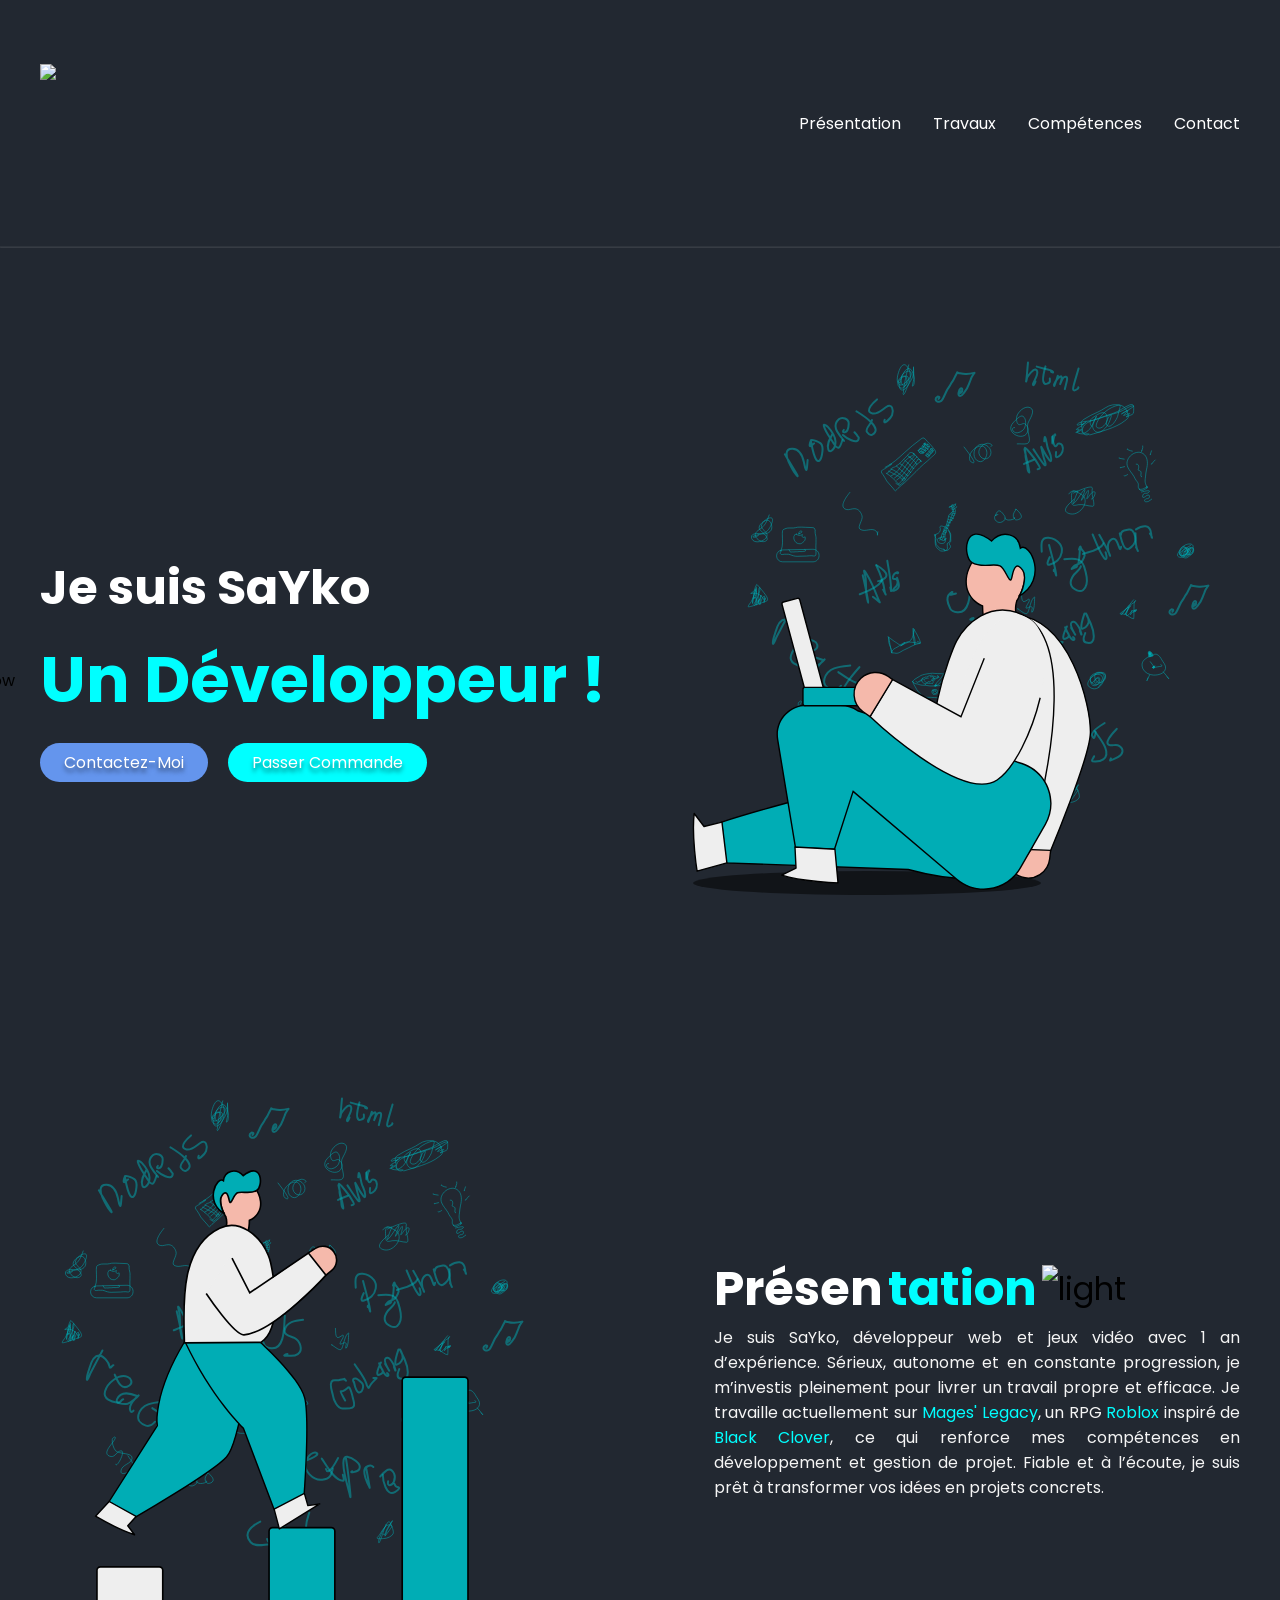
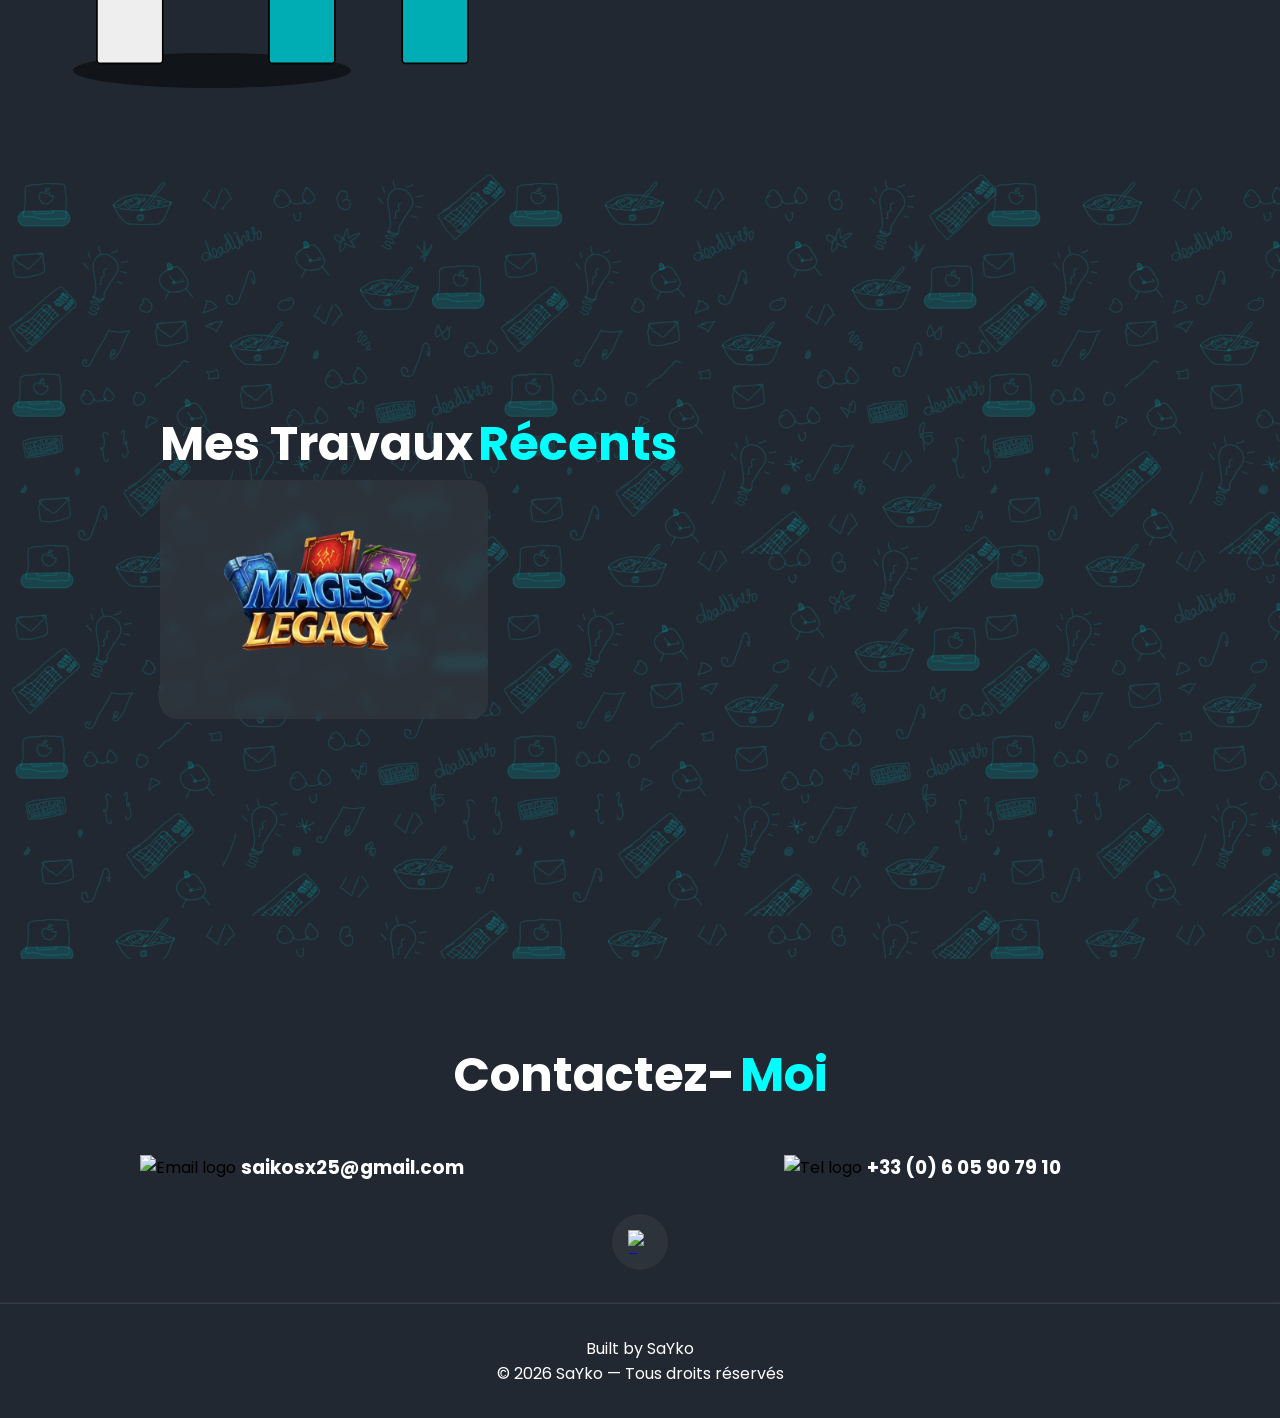
==== index.html @ ecd24d82 "Add files via upload" ====
<!DOCTYPE html>
    <html>
        <head>
            <title>SaYko | Portfolio</title>
            <meta charset="utf-8">
            <meta name="viewport" content="width=device-width, initial-scale=1.0, maximum-scale=5.0, user-scalable=yes">
            <link rel="stylesheet" href="styles.css" />
            <link rel="icon" type="image/png" href="Assets/img/SK logo.png">
        </head>

        <body>
            <div class="Container">
                <header>
                    <img class="WSLogo" src="Assets/img/SaYko's PP.png">
                    <!-- Navigateur -->
                    <nav class="navig">
                        <ul>
                            <li><a href="#aboutMe">Présentation</a></li>
                            <li><a href="#MesTravaux">Travaux</a></li>
                            <li><a href="Compétences.html">Compétences</a></li>
                            <li><a href="#ContactezMoi">Contact</a></li>
                            <!-- <li><a href="FAQ.html">FAQ</a></li> -->
                        </ul>
                    </nav>
                </header>

                <hr/>
                <!-- Section Principale -->
                <section class="hero">
                    <img class="arrow" src="Assets/svg/arrow.svg" alt="arrow"/>
                    <div class="heroSub">
                        <h1 class="name">Je suis SaYko</h1>
                        <h1 class="title">Un Développeur !</h1>
                        <div>
                            <a class="ContactBT" href="#ContactezMoi">Contactez-Moi</a>
                            <a class="ComandBT" href="Commandes.html" target="_blank">Passer Commande</a>
                        </div>
                    </div>
                    <img class="heroImg" src="Assets/svg/Hero.svg" alt="hero image" />
                </section>
                <!-- Section Présentation -->
                <section class="aboutMe" id="aboutMe">
                    <img src="Assets/svg/AboutMe.svg" alt="about me" class="aboutMeImg">
                    <div class="textContainer">
                        <div class="textTitle">
                            <h1 class="aboutName">Présen</h1>
                            <h1 class="aboutTitle">tation</h1>
                            <img src="Assets/svg/lightbulb.svg" alt="light" class="light">
                        </div>
                        <p class="aboutMePar">
                        Je suis SaYko, développeur web et jeux vidéo avec 1 an d’expérience. Sérieux, autonome et en constante progression, je m’investis pleinement pour livrer un travail propre et efficace. Je travaille actuellement sur <a class="pLink" href="Travaux/Mages Legacy.html" target="_blank">Mages' Legacy</a>, un RPG <a class="pLink" href="https://en.wikipedia.org/wiki/Roblox_Corporation" target="_blank">Roblox</a> inspiré de <a class="pLink" href="https://en.wikipedia.org/wiki/Black_Clover" target="_blank">Black Clover</a>, ce qui renforce mes compétences en développement et gestion de projet. Fiable et à l’écoute, je suis prêt à transformer vos idées en projets concrets.
                        </p>
                    </div>
                </section>

                <!-- Section Travaux -->
                <section class="works" id="MesTravaux">
                    <div class="worksContainer">
                        <div class="projectTitle">
                            <h1 class="aboutName">Mes Travaux</h1>
                            <h1 class="aboutTitle"> Récents</h1>
                        </div>
                        <ul>
                            <!-- <li> pour ajouter du contenu -->
                            <li>
                                <a href="Travaux/Mages Legacy.html" target="_blank"> <img src="Assets/img/Mages' Legacy.png" alt="Loading..."> </a>
                            </li>

                        </ul>
                    </div>
                </section>

                <!-- Section Contact -->
                <section class="contactContainer" id="ContactezMoi">
                    <div class="contactTitle">
                        <h1 class="aboutName">Contactez-</h1>
                        <h1 class="aboutTitle">Moi</h1>
                    </div>

                    <div class="contact">
                        <div class="MailetTel">
                            <img src="Assets/svg/Email.svg" alt="Email logo">
                            <a href="mailto:saikosx25@gmail.com" target="_blank">
                                <h3 class="MailTo">saikosx25@gmail.com</h3>
                            </a>
                        </div>
                        <div class="MailetTel">
                            <img src="Assets/svg/phone.svg" alt="Tel logo">
                            <h3>+33 (0) 6 05 90 79 10</h3>
                        </div>
                    </div>

                    <div class="socialMedia">
                        <a href="https://x.com/SaYkoDev" target="_blank">
                            <img src="Assets/svg/twitter.svg" alt="Twitter/X link">
                        </a>
                    </div>
                </section>

                <hr>
                <footer>
                    <p>Built by SaYko</p>
                    <p>© 2026 SaYko — Tous droits réservés</p>
                </footer>

            </div> 
        </body>
</html>
---- styles.css ----
@import url("https://fonts.googleapis.com/css2?family=Poppins:wght@700&display=swap");

/* ======================================================= MAIN ======================================================== */

/* Reset All Tags Params */
*{
    margin: 0;
    padding: 0;
    box-sizing: border-box;
    scroll-behavior: smooth;
    font-family: "Poppins", serif;
}

body{background-color: #222831;}

header{
   display: flex;
   justify-content: space-between;
   align-items: center;
   margin: 2rem auto;
   max-width: 1200px; 
}

.HeaderTitle{
    color: white;
    font-size:xx-large;
}

.navig ul{
    display: flex;
    list-style-type: none;
    gap: 2rem;
}

.navig a{
    text-decoration: none;
    color: white;
}

.navig a:hover{
    color: aqua;
    text-decoration: underline;
}

.WSLogo{
    height: 150px;
    width: auto;
    margin-top: 2rem;
    color: aqua;
}

hr{opacity: 10%;}

.hero{
    display: flex;
    justify-content: space-between;
    align-items: center;
    margin: 5rem auto;
    max-width: 1200px;
}

.arrow{
    position: absolute;
    transform: translateX(-5.5rem) translateY(1.5rem);
}

.heroSub{
    display: flex;
    flex-direction: column;
    gap: 0.5rem;
}

.name{
    font-size: 3rem;
    color: white;
}

.title{
    font-size: 4rem;
    color: aqua;
}

.ContactBT{
    background-color: cornflowerblue;
    color: white;
    border-radius: 24px;
    text-decoration: none;
    padding: 0.5rem 1.5rem;
    text-shadow: 0px 4px 4px rgba(0, 0, 0, 0.5);
    position: relative;
    top: 15px;
}

.ComandBT {
    background-color: aqua;
    color: white;
    border-radius: 24px;
    text-decoration: none;
    padding: 0.5rem 1.5rem;
    text-shadow: 0px 4px 4px rgba(0, 0, 0, 0.5);
    position: relative;
    top: 15px;
    left: 1rem;
}

.ContactBT:hover{
    background-color: azure;
    color: aqua;
    text-shadow: none;
}

.ComandBT:hover{
    background-color: azure;
    color: cornflowerblue;
    text-shadow: none;
}

.aboutMe{
    display: flex;
    justify-content: space-between;
    align-items: center;
    margin: 5rem auto;
    max-width: 1200px;
    gap: 10rem;
}

.textContainer{
    display: flex;
    flex-direction: column;
}

.textTitle{
    display: flex;
    align-items: center;
    gap: 5px;
    font-size: 2rem;
}

.aboutName{ color: white;}
.aboutTitle{color: aqua;}
.aboutMePar{
    text-align: justify;
    color: whitesmoke;
}

.pLink{
    text-decoration: none;
    color: aqua;
}
.pLink:hover{
    text-decoration: underline;
    color: wheat;
}

.works{
    background-image: url(Assets/svg/background.svg);
    padding: 10rem 10rem;
    margin: 5rem 0rem;
}

.worksContainer{
    display: flex;
    flex-direction: column;
    justify-content: space-around;
    align-items: left;
    margin: 5rem auto;
    max-width: 1200px;
}

.projectTitle{
    display: flex;
    align-items: center;
    justify-content: left;
    gap: 5px;
    font-size: 2rem;
}

.works ul{
    display: flex;
    flex-wrap: wrap;
    gap: 15px;
    list-style-type: none;
    align-items: center;
    justify-content: space-between;
}

.works li{
    border-radius: 16px;
    background-color: rgba(57, 62, 70, 0.5);
    backdrop-filter: blur(4px);
    padding: 1rem 4rem;
}

.works li img{
    width: 200px;
    height: 200px;
    object-fit: contain;
    transition: transform 0.2s;
}

.works li :hover {
    transform: scale(1.35);
}

.contactContainer{
    display: flex;
    flex-direction: column;
    align-items: center;
    justify-content: space-around;
    gap: 2rem;
    margin: 2rem auto;
    max-width: 1200px;
}

.contactTitle{
    display: flex;
    align-items: center;
    justify-content: center;
    gap: 5px;
    margin-bottom: 10px;
    font-size: 2rem;
}

.contact{
    display: flex;
    align-items: center;
    justify-content: center;
    margin-right: 5rem;
    gap: 20rem;
}

.contact h3, .contact a {
    color: white;
    text-decoration: none;
}

.MailetTel{
    display: flex;
    align-items: center;
    justify-content: center;
    gap: 5px;
}

.MailTo:hover{
    color: aqua;
    text-decoration: underline;
}

.socialMedia{
     display: flex;
    align-items: center;
    justify-content: center;
    gap: 3rem;
}
.socialMedia a{
     display: flex;
    align-items: center;
    justify-content: center;
    border-radius: 50px; /*Arrondir l'îcone*/
    background-color: rgba(57, 62, 70, 0.5);
    backdrop-filter: blur(4px);
    padding: 1rem;
}
.socialMedia img{
    width: 24px;
    height: 24px;
}

footer{
    color: white;
    padding: 2rem;
    text-align: center;
}

/* Dimentions Tel */
@media (max-width: 1023px) {
  header {
    margin-left: 1rem;
    margin-right: 1rem;
  }
  .hero {
    flex-direction: column;
    align-items: center;
    gap: 2rem;
  }
  .heroImg {
    width: 400px;
  }
  .name,
  .title {
    font-size: 2rem;
  }
  .arrow {
    display: none;
  }
  .aboutMe {
    flex-direction: column-reverse;
    align-items: center;
    gap: 2rem;
  }
  .textContainer {
    align-items: center;
    margin: 0rem 5rem;
    gap: 1rem;
  }
  .aboutName,
  .aboutTitle {
    font-size: 2rem;
  }
  .light {
    width: 60px;
  }
  .aboutMeImg {
    width: 400px;
  }
  .works {
    padding: 0;
  }
  .worksContainer {
    padding: 5rem 0rem;
    gap: 3rem;
  }
  .projectTitle {
    margin-left: 1rem;
  }
  .works ul {
    flex-direction: column;
    gap: 1rem;
  }
  .contactContainer {
    margin: 10rem 5rem;
    gap: 2rem;
  }
  .contact {
    flex-direction: column;
    gap: 1rem;
    margin-right: 0;
  }
}

/* ======================================================= COMMANDES ======================================================== */

.CMDStatusClosed {
    background-color: red;
    color: white;
    border-radius: 24px;
    text-decoration: none;
    padding: 0.5rem 1.5rem;
    text-shadow: 0px 4px 4px rgba(0, 0, 0, 0.5);
    position: relative;
    top: 15px;
}

.CMDStatusOppened {
    background-color: lawngreen;
    color: white;
    border-radius: 24px;
    text-decoration: none;
    padding: 0.5rem 1.5rem;
    text-shadow: 0px 4px 4px rgba(0, 0, 0, 0.5);
    position: relative;
    top: 15px;
}

.CMDStatusOppened:hover {
    background-color: whitesmoke;
    color: lawngreen;
}

/* ======================================================= COMPETENCES ======================================================== */
.CPsub{
    display: flex;
    flex-direction: column;
    gap: 0.5rem;
    margin-left: 18rem;
}

.CPSubTitle1{
    font-size: 3rem;
    color: whitesmoke;
    text-align: center;
}

.CPSubTitle2{
    font-size: 3rem;
    color: whitesmoke;
    text-align: center;
    margin-left: 3em;
}

.CPLangDiv{
    display: flex;
    flex-direction: row;
    gap: 0.5rem;
    margin-left: 18rem;
}

.CPLangImage{
    width: 14rem;
    height: 10rem;
    object-fit: contain;
    transition: transform 0.2s;
}

.CPLangLink :hover {
    transform: scale(1.35);
}


/* ======================================================= PROJETS ======================================================== */

.StatusProj{
    margin-top: 5rem;
    color: whitesmoke;
    text-align: justify;
    margin-bottom: .8rem;
}

.ProjectDescriptionTitle {
    color: whitesmoke;
    text-align: justify;
    margin-bottom: .8rem;
}

.ProjectDescriptionPar {
    color: whitesmoke;
    text-align: justify;
}
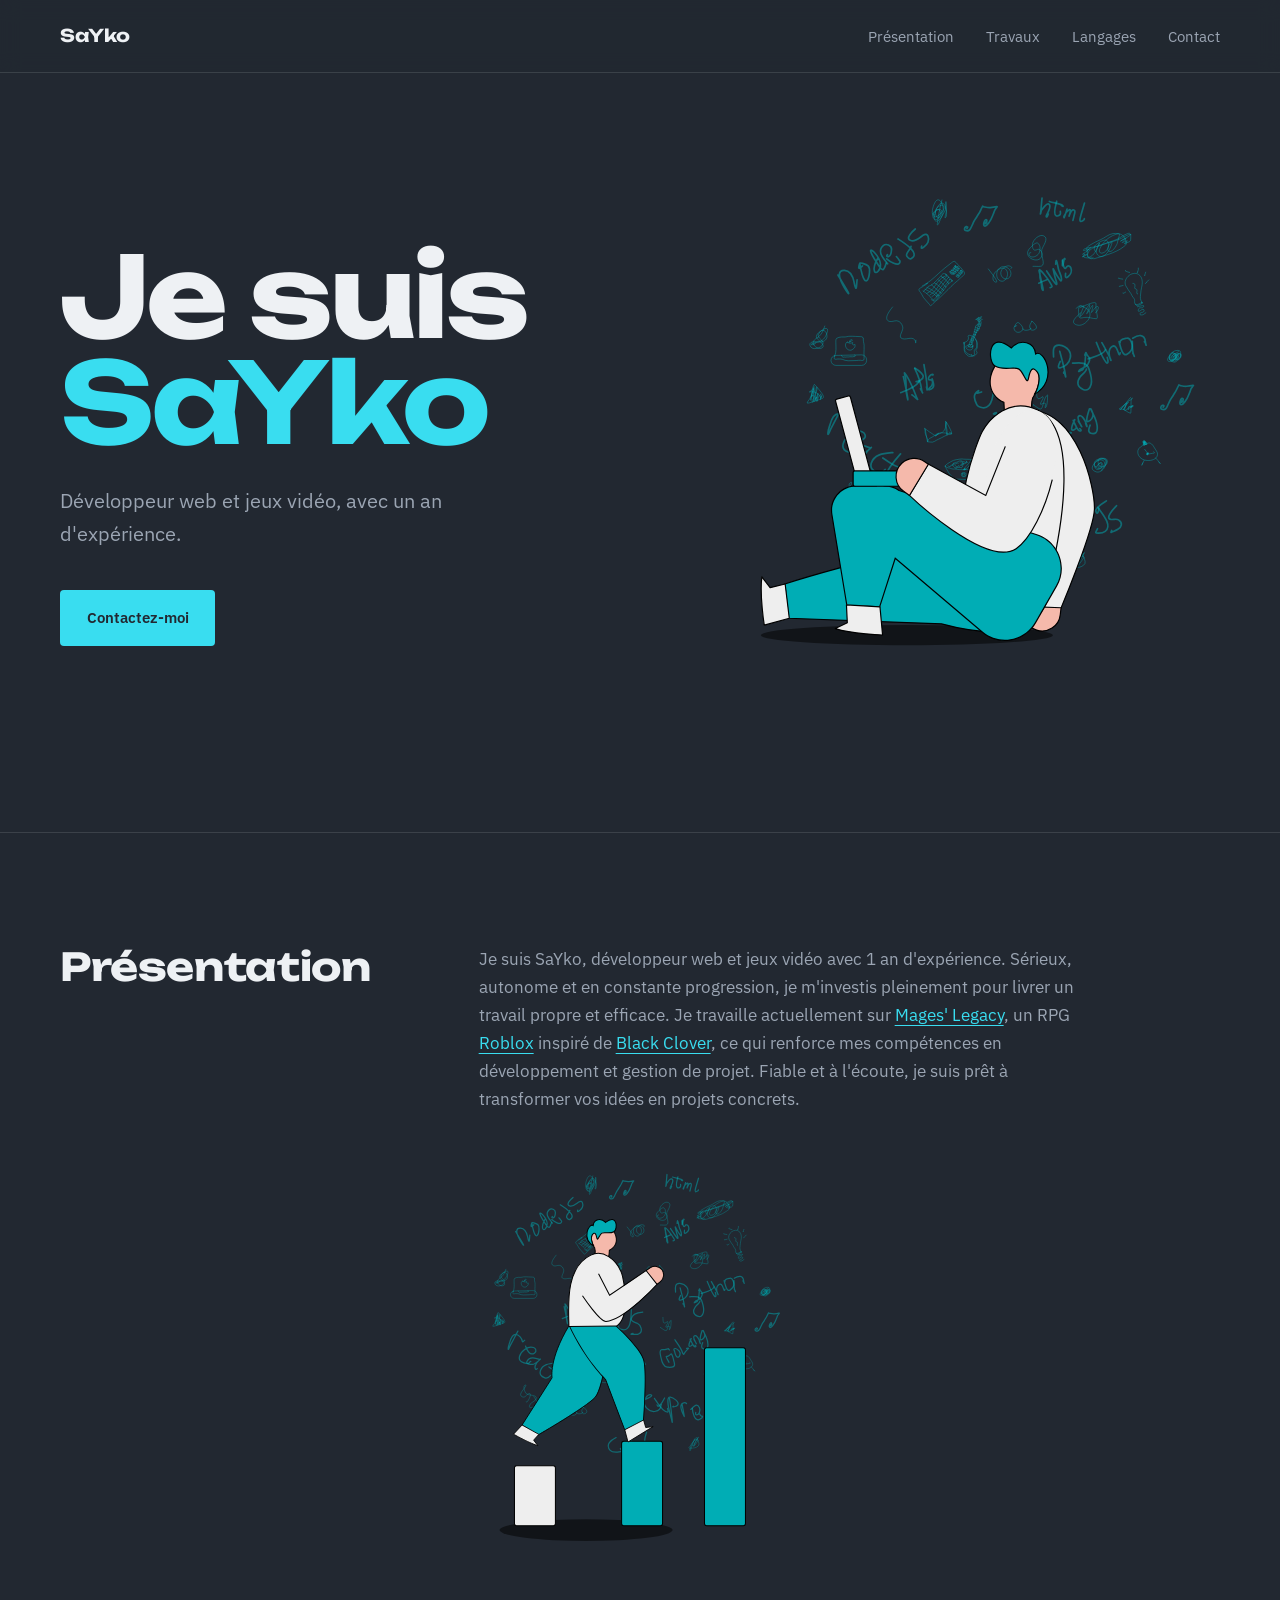
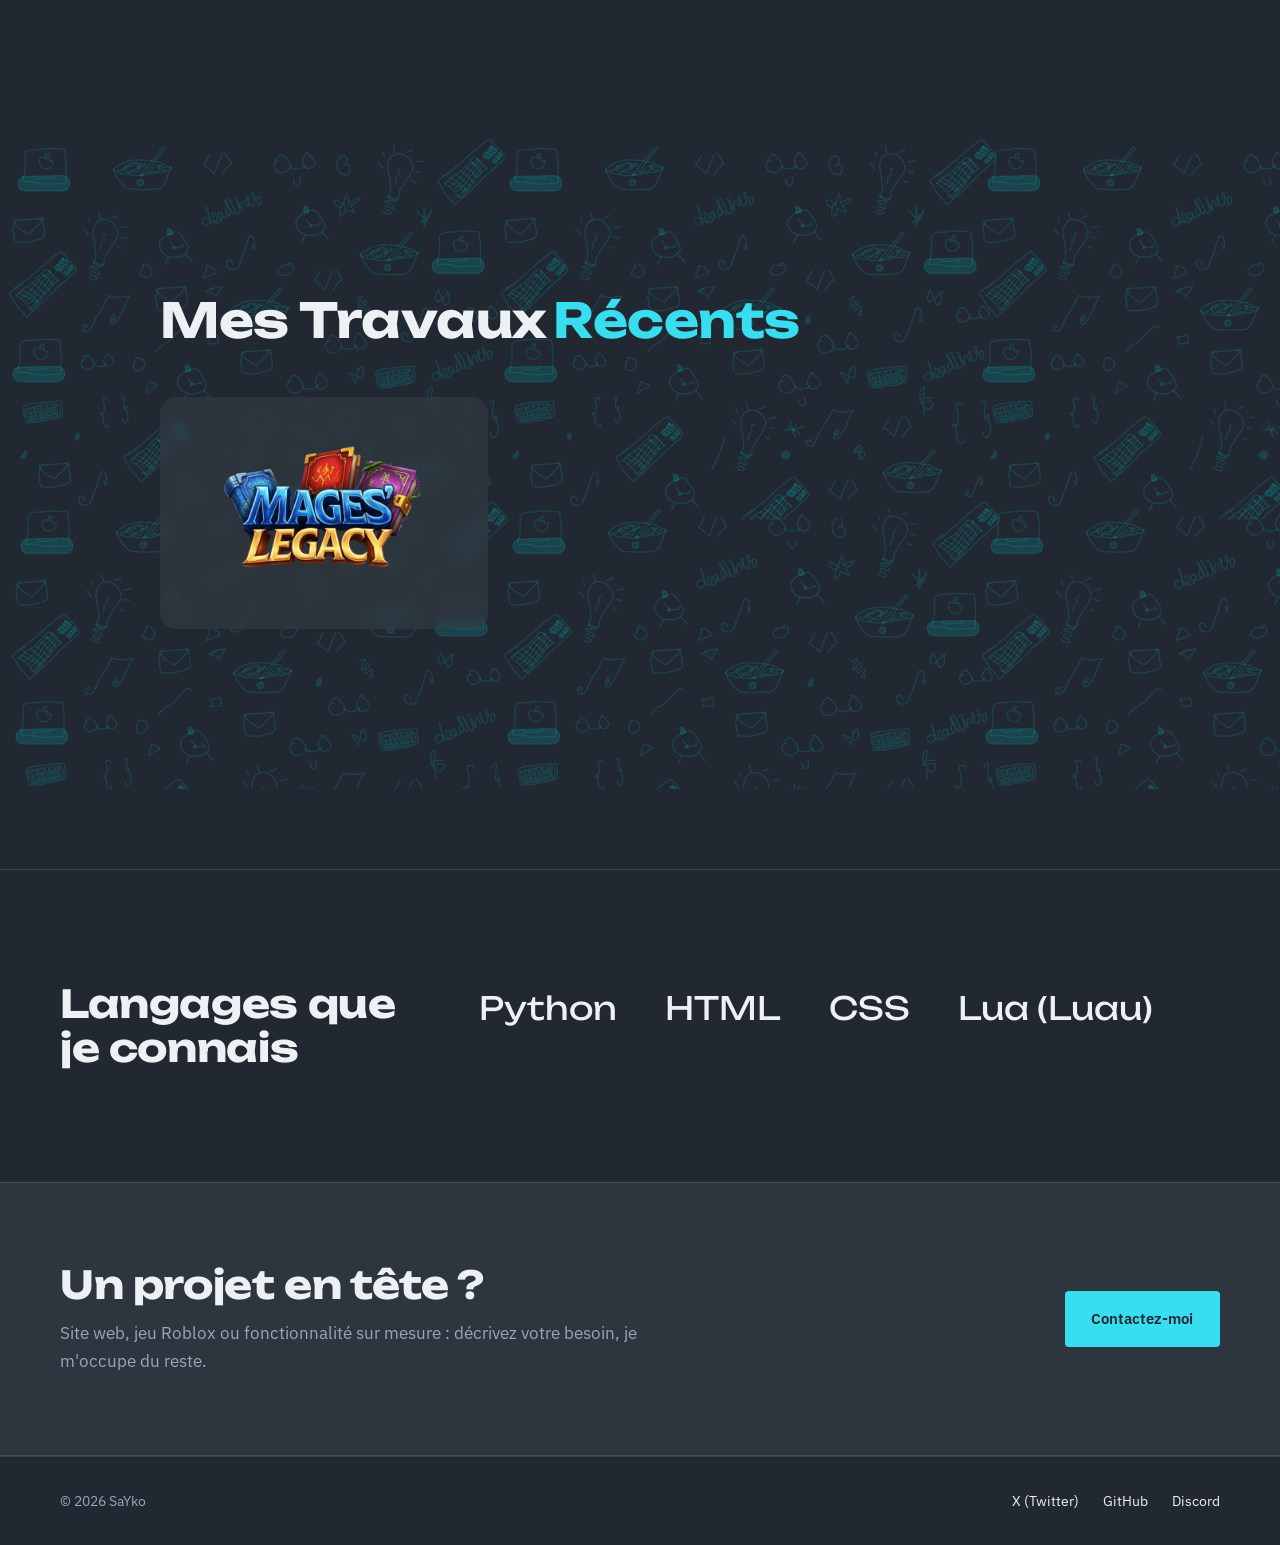
==== commit 1455fed7: "Portfolio V2" ====
--- a/index.html
+++ b/index.html
@@ -1,108 +1,146 @@
 <!DOCTYPE html>
-    <html>
-        <head>
-            <title>SaYko | Portfolio</title>
-            <meta charset="utf-8">
-            <meta name="viewport" content="width=device-width, initial-scale=1.0, maximum-scale=5.0, user-scalable=yes">
-            <link rel="stylesheet" href="styles.css" />
-            <link rel="icon" type="image/png" href="Assets/img/SK logo.png">
-        </head>
+<html lang="fr">
+<head>
+  <meta charset="utf-8">
+  <meta name="viewport" content="width=device-width, initial-scale=1.0">
+  <title>SaYko | Portfolio</title>
+  <link rel="icon" type="image/png" href="Assets/img/SK logo.png">
+  <link rel="preconnect" href="https://fonts.googleapis.com">
+  <link rel="preconnect" href="https://fonts.gstatic.com" crossorigin>
+  <link href="https://fonts.googleapis.com/css2?family=IBM+Plex+Sans:wght@400;500;600&family=Unbounded:wght@500;700&display=swap" rel="stylesheet">
+  <link rel="stylesheet" href="styles.css">
+</head>
+<body>
 
-        <body>
-            <div class="Container">
-                <header>
-                    <img class="WSLogo" src="Assets/img/SaYko's PP.png">
-                    <!-- Navigateur -->
-                    <nav class="navig">
-                        <ul>
-                            <li><a href="#aboutMe">Présentation</a></li>
-                            <li><a href="#MesTravaux">Travaux</a></li>
-                            <li><a href="Compétences.html">Compétences</a></li>
-                            <li><a href="#ContactezMoi">Contact</a></li>
-                            <!-- <li><a href="FAQ.html">FAQ</a></li> -->
-                        </ul>
-                    </nav>
-                </header>
+  <header class="site-header">
+    <div class="container nav-wrap">
+      <a class="brand" href="#accueil">SaYko</a>
 
-                <hr/>
-                <!-- Section Principale -->
-                <section class="hero">
-                    <img class="arrow" src="Assets/svg/arrow.svg" alt="arrow"/>
-                    <div class="heroSub">
-                        <h1 class="name">Je suis SaYko</h1>
-                        <h1 class="title">Un Développeur !</h1>
-                        <div>
-                            <a class="ContactBT" href="#ContactezMoi">Contactez-Moi</a>
-                            <a class="ComandBT" href="Commandes.html" target="_blank">Passer Commande</a>
-                        </div>
-                    </div>
-                    <img class="heroImg" src="Assets/svg/Hero.svg" alt="hero image" />
-                </section>
-                <!-- Section Présentation -->
-                <section class="aboutMe" id="aboutMe">
-                    <img src="Assets/svg/AboutMe.svg" alt="about me" class="aboutMeImg">
-                    <div class="textContainer">
-                        <div class="textTitle">
-                            <h1 class="aboutName">Présen</h1>
-                            <h1 class="aboutTitle">tation</h1>
-                            <img src="Assets/svg/lightbulb.svg" alt="light" class="light">
-                        </div>
-                        <p class="aboutMePar">
-                        Je suis SaYko, développeur web et jeux vidéo avec 1 an d’expérience. Sérieux, autonome et en constante progression, je m’investis pleinement pour livrer un travail propre et efficace. Je travaille actuellement sur <a class="pLink" href="Travaux/Mages Legacy.html" target="_blank">Mages' Legacy</a>, un RPG <a class="pLink" href="https://en.wikipedia.org/wiki/Roblox_Corporation" target="_blank">Roblox</a> inspiré de <a class="pLink" href="https://en.wikipedia.org/wiki/Black_Clover" target="_blank">Black Clover</a>, ce qui renforce mes compétences en développement et gestion de projet. Fiable et à l’écoute, je suis prêt à transformer vos idées en projets concrets.
-                        </p>
-                    </div>
-                </section>
+      <button class="menu-toggle" type="button" aria-expanded="false" aria-controls="menu" aria-label="Ouvrir le menu">
+        <span></span>
+        <span></span>
+        <span></span>
+      </button>
 
-                <!-- Section Travaux -->
-                <section class="works" id="MesTravaux">
-                    <div class="worksContainer">
-                        <div class="projectTitle">
-                            <h1 class="aboutName">Mes Travaux</h1>
-                            <h1 class="aboutTitle"> Récents</h1>
-                        </div>
-                        <ul>
-                            <!-- <li> pour ajouter du contenu -->
-                            <li>
-                                <a href="Travaux/Mages Legacy.html" target="_blank"> <img src="Assets/img/Mages' Legacy.png" alt="Loading..."> </a>
-                            </li>
+      <nav class="navig" id="menu" aria-label="Navigation principale">
+        <ul>
+          <li><a href="#presentation">Présentation</a></li>
+          <li><a href="#travaux">Travaux</a></li>
+          <li><a href="#langages">Langages</a></li>
+          <li><a href="contact.html">Contact</a></li>
+        </ul>
+      </nav>
+    </div>
+  </header>
 
-                        </ul>
-                    </div>
-                </section>
+  <main>
 
-                <!-- Section Contact -->
-                <section class="contactContainer" id="ContactezMoi">
-                    <div class="contactTitle">
-                        <h1 class="aboutName">Contactez-</h1>
-                        <h1 class="aboutTitle">Moi</h1>
-                    </div>
+    <!-- Accueil -->
+    <section class="hero container" id="accueil">
+      <div>
+        <h1>Je suis<br><span class="name">SaYko</span></h1>
+        <p class="lead">Développeur web et jeux vidéo, avec un an d'expérience.</p>
+        <div class="actions">
+          <a class="btn btn-primary" href="contact.html">Contactez-moi</a>
+        </div>
+      </div>
+      <img class="hero-img" src="Assets/svg/Hero.svg" alt="Illustration de SaYko">
+    </section>
 
-                    <div class="contact">
-                        <div class="MailetTel">
-                            <img src="Assets/svg/Email.svg" alt="Email logo">
-                            <a href="mailto:saikosx25@gmail.com" target="_blank">
-                                <h3 class="MailTo">saikosx25@gmail.com</h3>
-                            </a>
-                        </div>
-                        <div class="MailetTel">
-                            <img src="Assets/svg/phone.svg" alt="Tel logo">
-                            <h3>+33 (0) 6 05 90 79 10</h3>
-                        </div>
-                    </div>
+    <!-- Présentation -->
+    <section class="section" id="presentation">
+      <div class="container split">
+        <h2>Présentation</h2>
+        <div>
+          <p class="body">Je suis SaYko, développeur web et jeux vidéo avec 1 an d'expérience. Sérieux, autonome et en constante progression, je m'investis pleinement pour livrer un travail propre et efficace. Je travaille actuellement sur <a href="https://www.roblox.com/games/107363146401193/Mages-Legacy" target="_blank" rel="noopener">Mages' Legacy</a>, un RPG <a href="https://en.wikipedia.org/wiki/Roblox_Corporation" target="_blank" rel="noopener">Roblox</a> inspiré de <a href="https://en.wikipedia.org/wiki/Black_Clover" target="_blank" rel="noopener">Black Clover</a>, ce qui renforce mes compétences en développement et gestion de projet. Fiable et à l'écoute, je suis prêt à transformer vos idées en projets concrets.</p>
+          <img class="about-img" src="Assets/svg/AboutMe.svg" alt="">
+        </div>
+      </div>
+    </section>
 
-                    <div class="socialMedia">
-                        <a href="https://x.com/SaYkoDev" target="_blank">
-                            <img src="Assets/svg/twitter.svg" alt="Twitter/X link">
-                        </a>
-                    </div>
-                </section>
+    <!-- Travaux -->
+    <section class="works" id="travaux">
+      <div class="worksContainer">
+        <div class="projectTitle">
+          <h2 class="aboutName">Mes Travaux</h2>
+          <h2 class="aboutTitle">Récents</h2>
+        </div>
+        <ul>
+          <li>
+            <a href="https://www.roblox.com/games/107363146401193/Mages-Legacy" target="_blank" rel="noopener">
+              <img src="Assets/img/Mages' Legacy.png" alt="Mages' Legacy">
+            </a>
+          </li>
+        </ul>
+      </div>
+    </section>
 
-                <hr>
-                <footer>
-                    <p>Built by SaYko</p>
-                    <p>© 2026 SaYko — Tous droits réservés</p>
-                </footer>
+    <!-- Langages -->
+    <section class="section" id="langages">
+      <div class="container split">
+        <h2>Langages que je connais</h2>
+        <div>
+          <ul class="langs">
+            <li>Python</li>
+            <li>HTML</li>
+            <li>CSS</li>
+            <li>Lua (Luau)</li>
+          </ul>
+        </div>
+      </div>
+    </section>
 
-            </div> 
-        </body>
-</html>
+    <section class="cta" id="contact">
+      <div class="container cta-inner">
+        <div>
+          <h2 id="cta-titre">Un projet en tête ?</h2>
+          <p class="body" id="cta-texte">Site web, jeu Roblox ou fonctionnalité sur mesure : décrivez votre besoin, je m'occupe du reste.</p>
+        </div>
+        <a class="btn btn-primary" href="contact.html">Contactez-moi</a>
+      </div>
+    </section>
+
+  </main>
+
+  <footer class="site-footer">
+    <div class="container footer-meta">
+      <p>© 2026 SaYko</p>
+      <ul class="socials">
+        <li><a href="https://x.com/SaYkoDev" target="_blank" rel="noopener">X (Twitter)</a></li>
+        <li><a href="https://github.com/SaYk0Dev" target="_blank" rel="noopener">GitHub</a></li>
+<li><a href="https://discord.com/users/1066790661820530728" target="_blank" rel="noopener">Discord</a></li>
+      </ul>
+    </div>
+  </footer>
+
+  <script>
+    const toggle = document.querySelector('.menu-toggle');
+    const menu = document.getElementById('menu');
+
+    function setMenu(open) {
+      menu.classList.toggle('is-open', open);
+      toggle.classList.toggle('is-open', open);
+      toggle.setAttribute('aria-expanded', String(open));
+      toggle.setAttribute('aria-label', open ? 'Fermer le menu' : 'Ouvrir le menu');
+    }
+
+    toggle.addEventListener('click', () => {
+      setMenu(!menu.classList.contains('is-open'));
+    });
+
+    menu.querySelectorAll('a').forEach((link) => {
+      link.addEventListener('click', () => setMenu(false));
+    });
+  </script>
+
+
+  <script src="config.js"></script>
+  <script>
+    if (!COMMANDES_OUVERTES) {
+      document.getElementById('cta-titre').textContent = 'Commandes fermées';
+      document.getElementById('cta-texte').textContent = "Je n'accepte pas de nouvelle demande pour le moment. Pour une question, écrivez-moi directement.";
+    }
+  </script>
+
+</body>
+</html>
--- a/styles.css
+++ b/styles.css
@@ -1,428 +1,601 @@
-@import url("https://fonts.googleapis.com/css2?family=Poppins:wght@700&display=swap");
-
-/* ======================================================= MAIN ======================================================== */
-
-/* Reset All Tags Params */
-*{
-    margin: 0;
-    padding: 0;
-    box-sizing: border-box;
-    scroll-behavior: smooth;
-    font-family: "Poppins", serif;
-}
-
-body{background-color: #222831;}
-
-header{
-   display: flex;
-   justify-content: space-between;
-   align-items: center;
-   margin: 2rem auto;
-   max-width: 1200px; 
-}
-
-.HeaderTitle{
-    color: white;
-    font-size:xx-large;
-}
-
-.navig ul{
-    display: flex;
-    list-style-type: none;
-    gap: 2rem;
-}
-
-.navig a{
-    text-decoration: none;
-    color: white;
-}
-
-.navig a:hover{
-    color: aqua;
-    text-decoration: underline;
-}
-
-.WSLogo{
-    height: 150px;
-    width: auto;
-    margin-top: 2rem;
-    color: aqua;
-}
-
-hr{opacity: 10%;}
-
-.hero{
-    display: flex;
-    justify-content: space-between;
-    align-items: center;
-    margin: 5rem auto;
-    max-width: 1200px;
-}
-
-.arrow{
+:root {
+  color-scheme: dark;
+  --night: #222831;
+  --slate: #2d353f;
+  --aqua: #39ddf0;
+  --cornflower: #6495ed;
+  --red: #d32f2f;
+  --paper: #eef1f4;
+  --mist: #9ba5b3;
+  --hairline: rgba(238, 241, 244, 0.12);
+  --edge: rgba(238, 241, 244, 0.35);
+  --font-display: "Unbounded", system-ui, sans-serif;
+  --font-body: "IBM Plex Sans", system-ui, sans-serif;
+}
+
+*, *::before, *::after { margin: 0; padding: 0; box-sizing: border-box; }
+html { scroll-behavior: smooth; }
+
+body {
+  background: var(--night);
+  color: var(--paper);
+  font-family: var(--font-body);
+  font-size: 1.0625rem;
+  line-height: 1.65;
+  -webkit-font-smoothing: antialiased;
+}
+
+img { display: block; max-width: 100%; }
+a { color: inherit; }
+ul { list-style: none; }
+button, input, select, textarea { font: inherit; color: inherit; }
+
+h1, h2, h3 {
+  font-family: var(--font-display);
+  font-weight: 700;
+  line-height: 1.15;
+  letter-spacing: -0.01em;
+}
+
+:focus-visible { outline: 2px solid var(--aqua); outline-offset: 4px; }
+
+.container { width: min(1160px, 100% - 3rem); margin-inline: auto; }
+
+[hidden] { display: none !important; }
+
+/* ---------- En-tête ---------- */
+
+.site-header {
+  position: sticky;
+  top: 0;
+  z-index: 10;
+  background: rgba(34, 40, 49, 0.85);
+  backdrop-filter: blur(10px);
+  border-bottom: 1px solid var(--hairline);
+}
+
+.nav-wrap {
+  height: 4.5rem;
+  display: flex;
+  align-items: center;
+  justify-content: space-between;
+  gap: 2rem;
+}
+
+.brand {
+  font-family: var(--font-display);
+  font-weight: 700;
+  font-size: 1.1rem;
+  text-decoration: none;
+}
+
+.navig ul { display: flex; gap: 2rem; }
+
+.navig a {
+  color: var(--mist);
+  text-decoration: none;
+  font-size: 0.95rem;
+  transition: color 0.2s;
+}
+
+.navig a:hover,
+.navig a[aria-current="page"] { color: var(--aqua); }
+
+/* Bouton menu (sous 1000px) */
+
+.menu-toggle {
+  display: none;
+  flex-direction: column;
+  justify-content: center;
+  align-items: center;
+  gap: 5px;
+  width: 44px;
+  height: 44px;
+  padding: 0;
+  background: transparent;
+  border: 1px solid var(--edge);
+  border-radius: 4px;
+  cursor: pointer;
+  transition: border-color 0.2s;
+}
+
+.menu-toggle:hover { border-color: var(--paper); }
+
+.menu-toggle span {
+  display: block;
+  width: 20px;
+  height: 2px;
+  background: var(--paper);
+  border-radius: 2px;
+  transition: transform 0.25s ease, opacity 0.2s ease;
+}
+
+.menu-toggle.is-open span:nth-child(1) { transform: translateY(7px) rotate(45deg); }
+.menu-toggle.is-open span:nth-child(2) { opacity: 0; }
+.menu-toggle.is-open span:nth-child(3) { transform: translateY(-7px) rotate(-45deg); }
+
+/* ---------- Éléments communs ---------- */
+
+.section,
+.works,
+.cta { scroll-margin-top: 4.5rem; }
+
+.section {
+  padding: 7rem 0;
+  border-top: 1px solid var(--hairline);
+}
+
+.split {
+  display: grid;
+  grid-template-columns: minmax(0, 1fr) minmax(0, 2fr);
+  gap: 3rem;
+}
+
+.split h2,
+.cta h2 { font-size: clamp(1.75rem, 3.2vw, 2.4rem); }
+
+.body {
+  max-width: 62ch;
+  color: var(--mist);
+}
+
+.body a {
+  color: var(--aqua);
+  text-decoration: underline;
+  text-decoration-thickness: 1px;
+  text-underline-offset: 4px;
+}
+
+.body a:hover { color: var(--cornflower); }
+
+.btn {
+  display: inline-flex;
+  align-items: center;
+  padding: 0.9rem 1.6rem;
+  border: 1px solid transparent;
+  border-radius: 4px;
+  font-weight: 600;
+  font-size: 0.95rem;
+  text-decoration: none;
+  cursor: pointer;
+  transition: background-color 0.2s, color 0.2s, border-color 0.2s;
+}
+
+.btn-primary {
+  background: var(--aqua);
+  color: var(--night);
+}
+
+.btn-primary:hover { background: var(--paper); }
+
+.btn-ghost { border-color: var(--edge); }
+.btn-ghost:hover { border-color: var(--paper); }
+
+/* ---------- Accueil ---------- */
+
+.hero {
+  display: grid;
+  grid-template-columns: 1.2fr 1fr;
+  align-items: center;
+  gap: 3rem;
+  padding: 6rem 0 7rem;
+}
+
+.hero h1 {
+  font-size: clamp(3.25rem, 9vw, 7rem);
+  line-height: 0.95;
+  letter-spacing: -0.03em;
+}
+
+.name { color: var(--aqua); }
+
+.lead {
+  margin-top: 1.75rem;
+  max-width: 34ch;
+  font-size: 1.25rem;
+  color: var(--mist);
+}
+
+.actions {
+  display: flex;
+  flex-wrap: wrap;
+  gap: 1rem;
+  margin-top: 2.5rem;
+}
+
+.hero-img {
+  justify-self: end;
+  width: 100%;
+  max-width: 460px;
+  animation: rise 0.9s ease-out both;
+}
+
+@keyframes rise {
+  from { opacity: 0; transform: translateY(24px); }
+  to { opacity: 1; transform: none; }
+}
+
+/* ---------- Présentation ---------- */
+
+.about-img {
+  width: 100%;
+  max-width: 320px;
+  margin-top: 2.5rem;
+}
+
+/* ---------- Travaux ---------- */
+
+.works {
+  background-image: url(Assets/svg/background.svg);
+  padding: 10rem 10rem;
+  margin: 5rem 0;
+}
+
+.worksContainer {
+  display: flex;
+  flex-direction: column;
+  gap: 3rem;
+  max-width: 1200px;
+  margin: 0 auto;
+}
+
+.projectTitle {
+  display: flex;
+  align-items: center;
+  gap: 0.4rem;
+  font-size: 2rem;
+}
+
+.aboutName { color: var(--paper); }
+.aboutTitle { color: var(--aqua); }
+
+.works ul {
+  display: flex;
+  flex-wrap: wrap;
+  gap: 15px;
+  align-items: center;
+  justify-content: space-between;
+}
+
+.works li {
+  position: relative;
+  border-radius: 16px;
+  background-color: rgba(57, 62, 70, 0.5);
+  backdrop-filter: blur(4px);
+  padding: 1rem 4rem;
+}
+
+.works li:hover { z-index: 1; }
+.works li a { display: block; }
+
+.works li img {
+  width: 200px;
+  height: 200px;
+  object-fit: contain;
+  transition: transform 0.2s;
+}
+
+.works li:hover img { transform: scale(1.35); }
+
+/* ---------- Langages ---------- */
+
+.langs {
+  display: flex;
+  flex-wrap: wrap;
+  gap: 1rem 3rem;
+}
+
+.langs li {
+  font-family: var(--font-display);
+  font-size: clamp(1.4rem, 3vw, 2rem);
+}
+
+/* ---------- Bandeau de contact (accueil) ---------- */
+
+.cta {
+  background: var(--slate);
+  border-block: 1px solid var(--hairline);
+  padding: 5rem 0;
+}
+
+.cta-inner {
+  display: flex;
+  flex-wrap: wrap;
+  align-items: center;
+  justify-content: space-between;
+  gap: 2rem;
+}
+
+.cta h2 { margin-bottom: 0.75rem; }
+.cta .body { margin: 0; }
+
+/* ---------- Page contact ---------- */
+
+.page-intro { padding: 7rem 0 3rem; }
+
+.page-intro h1 {
+  font-size: clamp(2.4rem, 6vw, 4rem);
+  line-height: 1.05;
+  letter-spacing: -0.02em;
+}
+
+.page-intro .lead { margin-top: 1.25rem; }
+
+.form-block { padding-bottom: 7rem; }
+
+.closed-msg {
+  max-width: 680px;
+  padding: 2rem;
+  background: var(--slate);
+  border: 1px solid var(--edge);
+  border-radius: 8px;
+  color: var(--mist);
+}
+
+.closed-msg a { color: var(--aqua); }
+
+.contact-form {
+  display: grid;
+  gap: 1.5rem;
+  max-width: 680px;
+}
+
+.form-row {
+  display: grid;
+  grid-template-columns: 1fr 1fr;
+  gap: 1.5rem;
+}
+
+.field {
+  display: grid;
+  gap: 0.5rem;
+}
+
+.field label {
+  font-size: 0.95rem;
+  font-weight: 500;
+}
+
+.field input,
+.field select,
+.field textarea {
+  width: 100%;
+  padding: 0.9rem 1rem;
+  background: var(--slate);
+  border: 1px solid rgba(238, 241, 244, 0.18);
+  border-radius: 4px;
+  transition: border-color 0.2s;
+}
+
+.field textarea {
+  min-height: 10rem;
+  resize: vertical;
+}
+
+.field input::placeholder,
+.field textarea::placeholder { color: rgba(155, 165, 179, 0.7); }
+
+.field input:focus,
+.field select:focus,
+.field textarea:focus { border-color: var(--aqua); }
+
+.contact-form .btn { justify-self: start; }
+
+/* ---------- Pied de page ---------- */
+
+.site-footer {
+  padding: 2rem 0;
+  border-top: 1px solid var(--hairline);
+  color: var(--mist);
+  font-size: 0.9rem;
+}
+
+.contact-footer { padding: 5rem 0 2rem; }
+
+.footer-inner {
+  display: flex;
+  flex-wrap: wrap;
+  align-items: flex-end;
+  justify-content: space-between;
+  gap: 2rem;
+}
+
+.contact-footer h2 {
+  font-size: clamp(1.75rem, 3.2vw, 2.4rem);
+  color: var(--paper);
+  margin-bottom: 0.5rem;
+}
+
+.mail {
+  display: inline-block;
+  padding-bottom: 0.25rem;
+  font-family: var(--font-display);
+  font-size: clamp(1.1rem, 2.5vw, 1.5rem);
+  color: var(--paper);
+  text-decoration: none;
+  border-bottom: 1px solid var(--aqua);
+  word-break: break-all;
+}
+
+.mail:hover { color: var(--aqua); }
+
+.footer-meta {
+  display: flex;
+  flex-wrap: wrap;
+  align-items: center;
+  justify-content: space-between;
+  gap: 1.5rem;
+}
+
+.footer-meta p { margin: 0; }
+
+.socials {
+  display: flex;
+  gap: 1.5rem;
+}
+
+.socials a {
+  color: var(--paper);
+  text-decoration: none;
+  transition: color 0.2s;
+}
+
+.socials a:hover { color: var(--aqua); }
+
+.form-status {
+  color: var(--aqua);
+  font-size: 0.95rem;
+}
+
+.form-status.is-error { color: #ff8a80; }
+
+.btn:disabled {
+  opacity: 0.6;
+  cursor: wait;
+}
+
+.btn-danger {
+  background: var(--red);
+  color: #fff;
+}
+
+.btn-danger:hover { background: #e04848; }
+
+.confirm {
+  width: min(440px, calc(100% - 3rem));
+  margin: auto;
+  padding: 2rem;
+  background: var(--slate);
+  color: var(--paper);
+  border: 1px solid var(--edge);
+  border-radius: 8px;
+}
+
+.confirm::backdrop {
+  background: rgba(14, 17, 22, 0.7);
+  backdrop-filter: blur(4px);
+}
+
+.confirm h2 {
+  font-size: 1.4rem;
+  margin-bottom: 0.75rem;
+}
+
+.confirm p { margin-bottom: 1.75rem; color: var(--mist); }
+
+.confirm-actions {
+  display: flex;
+  flex-wrap: wrap;
+  justify-content: flex-end;
+  gap: 1rem;
+}
+
+/* ---------- Adaptation : menu en burger (sous 1000px) ---------- */
+
+@media (max-width: 1000px) {
+  .menu-toggle { display: flex; }
+
+  .navig {
+    display: none;
     position: absolute;
-    transform: translateX(-5.5rem) translateY(1.5rem);
-}
-
-.heroSub{
-    display: flex;
+    top: 100%;
+    left: 0;
+    right: 0;
+    background: var(--night);
+    border-bottom: 1px solid var(--hairline);
+  }
+
+  .navig.is-open { display: block; }
+
+  .navig ul {
     flex-direction: column;
-    gap: 0.5rem;
-}
-
-.name{
-    font-size: 3rem;
-    color: white;
-}
-
-.title{
-    font-size: 4rem;
-    color: aqua;
-}
-
-.ContactBT{
-    background-color: cornflowerblue;
-    color: white;
-    border-radius: 24px;
-    text-decoration: none;
-    padding: 0.5rem 1.5rem;
-    text-shadow: 0px 4px 4px rgba(0, 0, 0, 0.5);
-    position: relative;
-    top: 15px;
-}
-
-.ComandBT {
-    background-color: aqua;
-    color: white;
-    border-radius: 24px;
-    text-decoration: none;
-    padding: 0.5rem 1.5rem;
-    text-shadow: 0px 4px 4px rgba(0, 0, 0, 0.5);
-    position: relative;
-    top: 15px;
-    left: 1rem;
-}
-
-.ContactBT:hover{
-    background-color: azure;
-    color: aqua;
-    text-shadow: none;
-}
-
-.ComandBT:hover{
-    background-color: azure;
-    color: cornflowerblue;
-    text-shadow: none;
-}
-
-.aboutMe{
-    display: flex;
-    justify-content: space-between;
-    align-items: center;
-    margin: 5rem auto;
-    max-width: 1200px;
-    gap: 10rem;
-}
-
-.textContainer{
-    display: flex;
-    flex-direction: column;
-}
-
-.textTitle{
-    display: flex;
-    align-items: center;
-    gap: 5px;
-    font-size: 2rem;
-}
-
-.aboutName{ color: white;}
-.aboutTitle{color: aqua;}
-.aboutMePar{
-    text-align: justify;
-    color: whitesmoke;
-}
-
-.pLink{
-    text-decoration: none;
-    color: aqua;
-}
-.pLink:hover{
-    text-decoration: underline;
-    color: wheat;
-}
-
-.works{
-    background-image: url(Assets/svg/background.svg);
-    padding: 10rem 10rem;
-    margin: 5rem 0rem;
-}
-
-.worksContainer{
-    display: flex;
-    flex-direction: column;
-    justify-content: space-around;
-    align-items: left;
-    margin: 5rem auto;
-    max-width: 1200px;
-}
-
-.projectTitle{
-    display: flex;
-    align-items: center;
-    justify-content: left;
-    gap: 5px;
-    font-size: 2rem;
-}
-
-.works ul{
-    display: flex;
-    flex-wrap: wrap;
-    gap: 15px;
-    list-style-type: none;
-    align-items: center;
-    justify-content: space-between;
-}
-
-.works li{
-    border-radius: 16px;
-    background-color: rgba(57, 62, 70, 0.5);
-    backdrop-filter: blur(4px);
-    padding: 1rem 4rem;
-}
-
-.works li img{
-    width: 200px;
-    height: 200px;
-    object-fit: contain;
-    transition: transform 0.2s;
-}
-
-.works li :hover {
-    transform: scale(1.35);
-}
-
-.contactContainer{
-    display: flex;
-    flex-direction: column;
-    align-items: center;
-    justify-content: space-around;
-    gap: 2rem;
-    margin: 2rem auto;
-    max-width: 1200px;
-}
-
-.contactTitle{
-    display: flex;
-    align-items: center;
-    justify-content: center;
-    gap: 5px;
-    margin-bottom: 10px;
-    font-size: 2rem;
-}
-
-.contact{
-    display: flex;
-    align-items: center;
-    justify-content: center;
-    margin-right: 5rem;
-    gap: 20rem;
-}
-
-.contact h3, .contact a {
-    color: white;
-    text-decoration: none;
-}
-
-.MailetTel{
-    display: flex;
-    align-items: center;
-    justify-content: center;
-    gap: 5px;
-}
-
-.MailTo:hover{
-    color: aqua;
-    text-decoration: underline;
-}
-
-.socialMedia{
-     display: flex;
-    align-items: center;
-    justify-content: center;
-    gap: 3rem;
-}
-.socialMedia a{
-     display: flex;
-    align-items: center;
-    justify-content: center;
-    border-radius: 50px; /*Arrondir l'îcone*/
-    background-color: rgba(57, 62, 70, 0.5);
-    backdrop-filter: blur(4px);
-    padding: 1rem;
-}
-.socialMedia img{
-    width: 24px;
-    height: 24px;
-}
-
-footer{
-    color: white;
-    padding: 2rem;
-    text-align: center;
-}
-
-/* Dimentions Tel */
-@media (max-width: 1023px) {
-  header {
-    margin-left: 1rem;
-    margin-right: 1rem;
+    gap: 0;
+    width: min(1160px, 100% - 3rem);
+    margin-inline: auto;
+    padding: 0.5rem 0 1rem;
   }
-  .hero {
-    flex-direction: column;
-    align-items: center;
-    gap: 2rem;
+
+  .navig a {
+    display: block;
+    padding: 0.9rem 0;
+    font-size: 1rem;
+    color: var(--paper);
   }
-  .heroImg {
-    width: 400px;
-  }
-  .name,
-  .title {
-    font-size: 2rem;
-  }
-  .arrow {
-    display: none;
-  }
-  .aboutMe {
-    flex-direction: column-reverse;
-    align-items: center;
-    gap: 2rem;
-  }
-  .textContainer {
-    align-items: center;
-    margin: 0rem 5rem;
-    gap: 1rem;
-  }
-  .aboutName,
-  .aboutTitle {
-    font-size: 2rem;
-  }
-  .light {
-    width: 60px;
-  }
-  .aboutMeImg {
-    width: 400px;
-  }
-  .works {
-    padding: 0;
-  }
-  .worksContainer {
-    padding: 5rem 0rem;
-    gap: 3rem;
-  }
-  .projectTitle {
-    margin-left: 1rem;
-  }
+
+  .works { padding: 5rem 1.5rem; }
+
   .works ul {
     flex-direction: column;
     gap: 1rem;
   }
-  .contactContainer {
-    margin: 10rem 5rem;
-    gap: 2rem;
+
+  .works li { padding: 1rem 2rem; }
+}
+
+/* ---------- Adaptation : mise en page (sous 860px) ---------- */
+
+@media (max-width: 860px) {
+  .hero,
+  .split { grid-template-columns: 1fr; }
+
+  .hero { padding: 4rem 0 5rem; }
+
+  .hero-img {
+    justify-self: start;
+    max-width: 320px;
   }
-  .contact {
-    flex-direction: column;
-    gap: 1rem;
-    margin-right: 0;
+
+  .split { gap: 1.5rem; }
+}
+
+@media (max-width: 600px) {
+  .section { padding: 5rem 0; }
+  .form-row { grid-template-columns: 1fr; }
+}
+
+/* ---------- Anti-spam ---------- */
+
+.captcha { max-width: 280px; }
+
+.field-error {
+  color: #ff8a80;
+  font-size: 0.9rem;
+}
+
+.field-error:empty { display: none; }
+
+/* ---------- Mobile : centrage et textes (sous 860px) ---------- */
+
+@media (max-width: 860px) {
+  .hero { text-align: center; }
+  .hero .actions { justify-content: center; }
+  .hero .lead { margin-inline: auto; }
+  .hero-img { justify-self: center; }
+  .about-img { margin-inline: auto; }
+
+  .split { text-align: center; }
+  .split .body { margin-inline: auto; }
+
+  .projectTitle {
+    flex-wrap: wrap;
+    justify-content: center;
+    text-align: center;
+    font-size: 1.6rem;
   }
-}
-
-/* ======================================================= COMMANDES ======================================================== */
-
-.CMDStatusClosed {
-    background-color: red;
-    color: white;
-    border-radius: 24px;
-    text-decoration: none;
-    padding: 0.5rem 1.5rem;
-    text-shadow: 0px 4px 4px rgba(0, 0, 0, 0.5);
-    position: relative;
-    top: 15px;
-}
-
-.CMDStatusOppened {
-    background-color: lawngreen;
-    color: white;
-    border-radius: 24px;
-    text-decoration: none;
-    padding: 0.5rem 1.5rem;
-    text-shadow: 0px 4px 4px rgba(0, 0, 0, 0.5);
-    position: relative;
-    top: 15px;
-}
-
-.CMDStatusOppened:hover {
-    background-color: whitesmoke;
-    color: lawngreen;
-}
-
-/* ======================================================= COMPETENCES ======================================================== */
-.CPsub{
-    display: flex;
-    flex-direction: column;
-    gap: 0.5rem;
-    margin-left: 18rem;
-}
-
-.CPSubTitle1{
-    font-size: 3rem;
-    color: whitesmoke;
+
+  .cta-inner { justify-content: center; text-align: center; }
+  .cta .body { margin-inline: auto; }
+
+  .footer-inner,
+  .footer-meta {
+    justify-content: center;
     text-align: center;
-}
-
-.CPSubTitle2{
-    font-size: 3rem;
-    color: whitesmoke;
-    text-align: center;
-    margin-left: 3em;
-}
-
-.CPLangDiv{
-    display: flex;
-    flex-direction: row;
-    gap: 0.5rem;
-    margin-left: 18rem;
-}
-
-.CPLangImage{
-    width: 14rem;
-    height: 10rem;
-    object-fit: contain;
-    transition: transform 0.2s;
-}
-
-.CPLangLink :hover {
-    transform: scale(1.35);
-}
-
-
-/* ======================================================= PROJETS ======================================================== */
-
-.StatusProj{
-    margin-top: 5rem;
-    color: whitesmoke;
-    text-align: justify;
-    margin-bottom: .8rem;
-}
-
-.ProjectDescriptionTitle {
-    color: whitesmoke;
-    text-align: justify;
-    margin-bottom: .8rem;
-}
-
-.ProjectDescriptionPar {
-    color: whitesmoke;
-    text-align: justify;
+  }
+
+  .socials { justify-content: center; }
+}
+
+@media (prefers-reduced-motion: reduce) {
+  html { scroll-behavior: auto; }
+  .hero-img { animation: none; }
 }
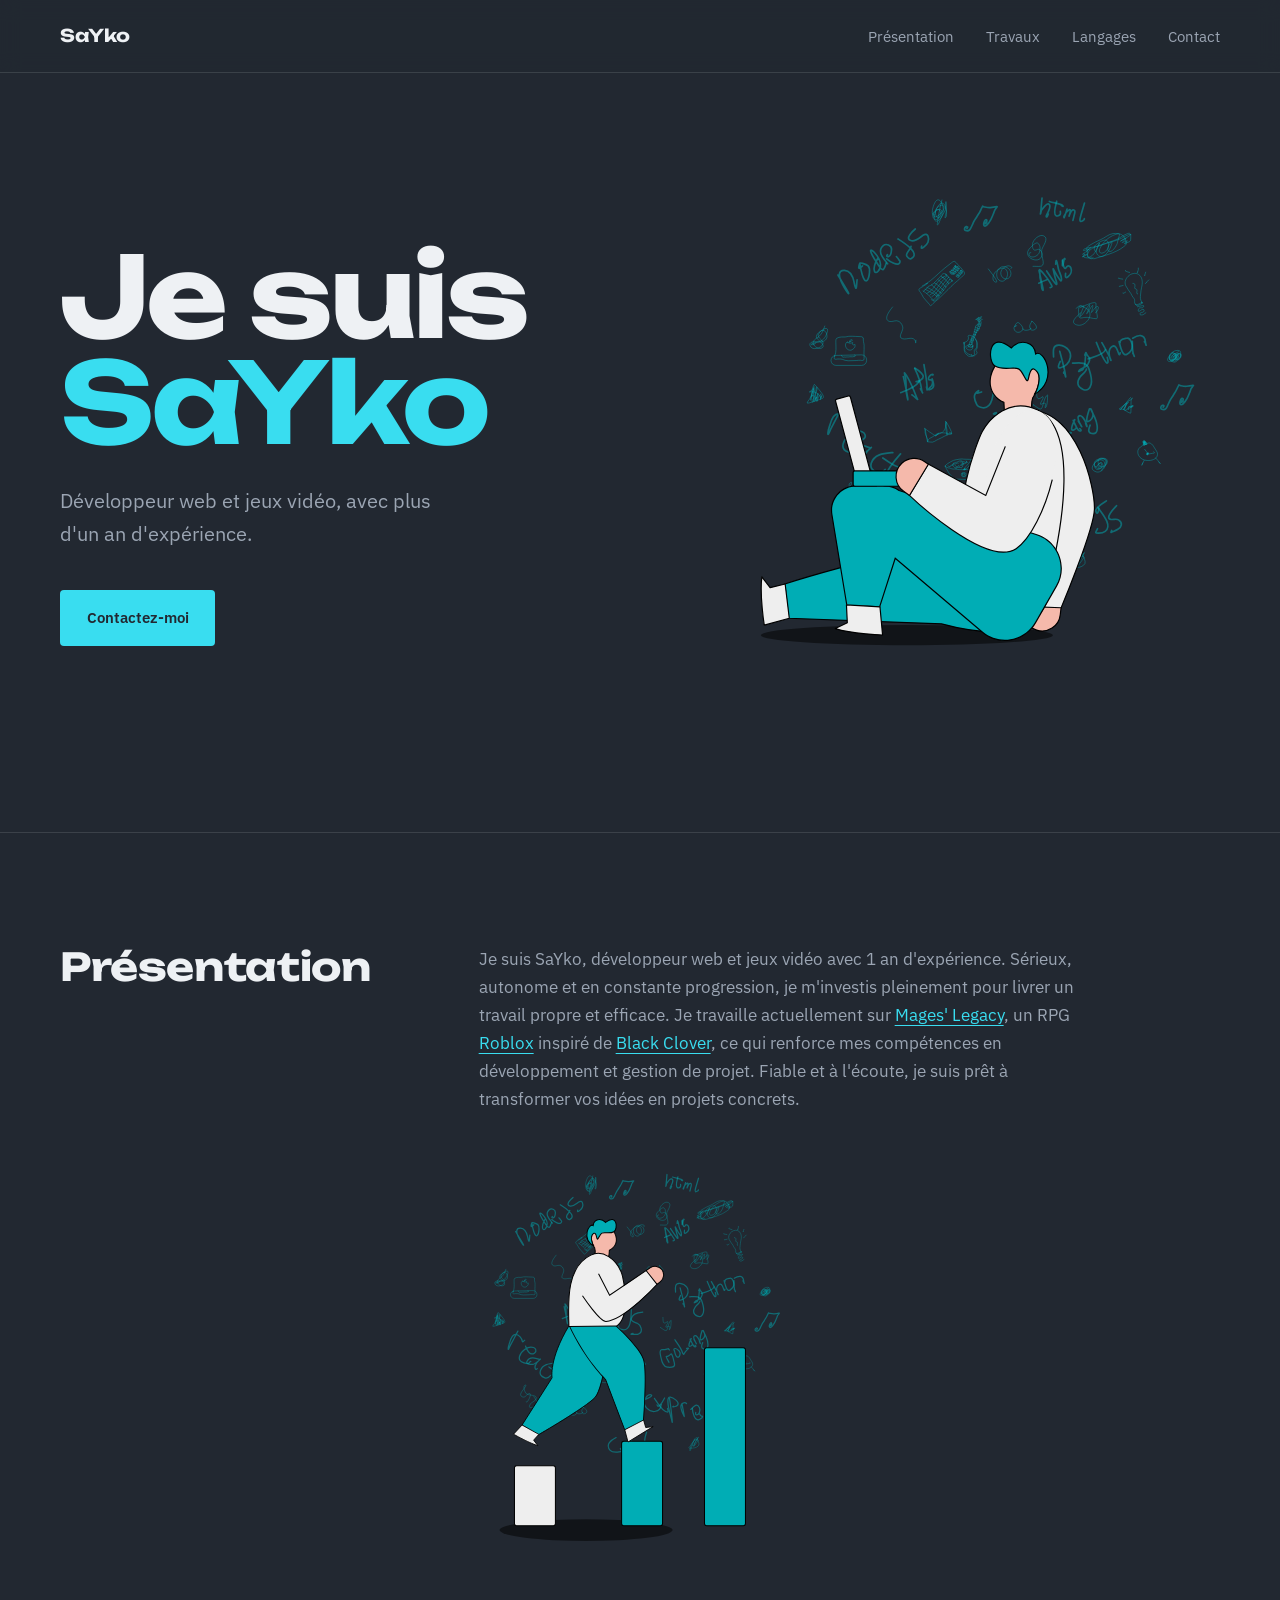
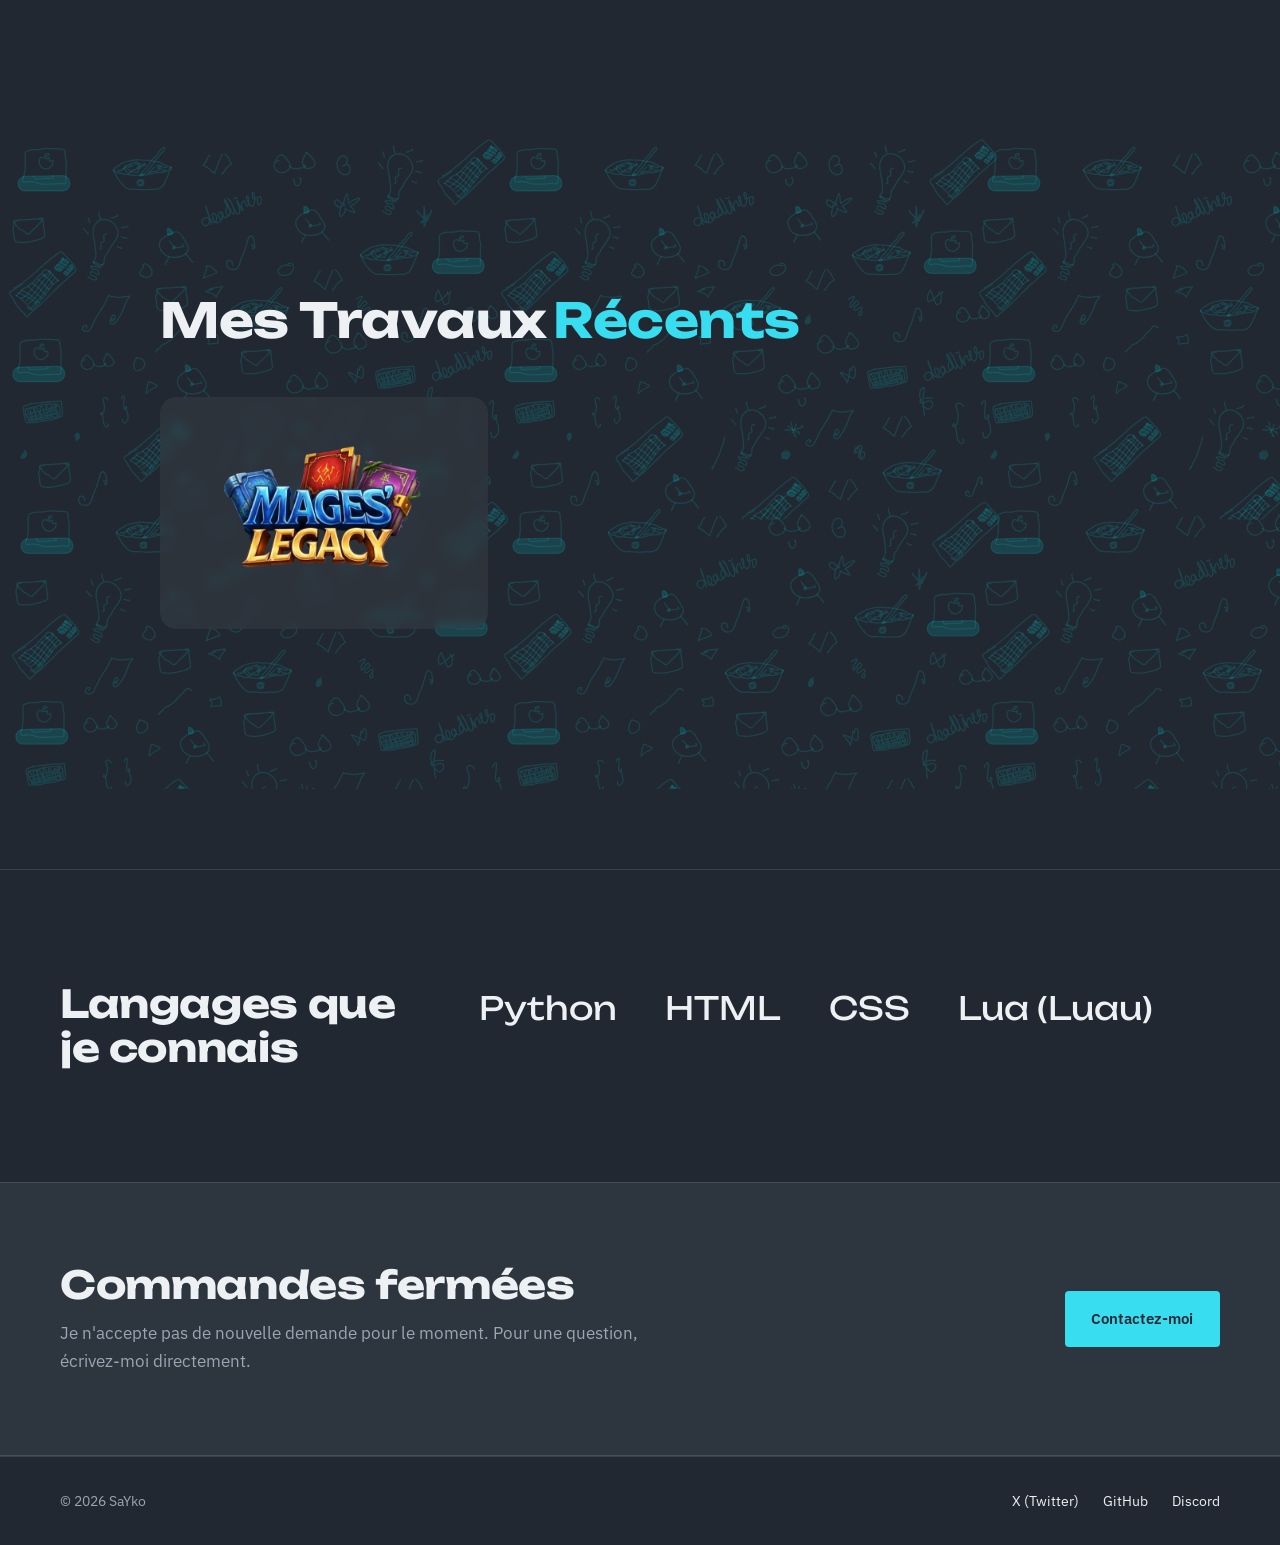
==== commit 216d4266: "Update index.html" ====
--- a/index.html
+++ b/index.html
@@ -39,7 +39,7 @@
     <section class="hero container" id="accueil">
       <div>
         <h1>Je suis<br><span class="name">SaYko</span></h1>
-        <p class="lead">Développeur web et jeux vidéo, avec un an d'expérience.</p>
+        <p class="lead">Développeur web et jeux vidéo, avec plus d'un an d'expérience.</p>
         <div class="actions">
           <a class="btn btn-primary" href="contact.html">Contactez-moi</a>
         </div>
@@ -143,4 +143,4 @@
   </script>
 
 </body>
-</html>+</html>
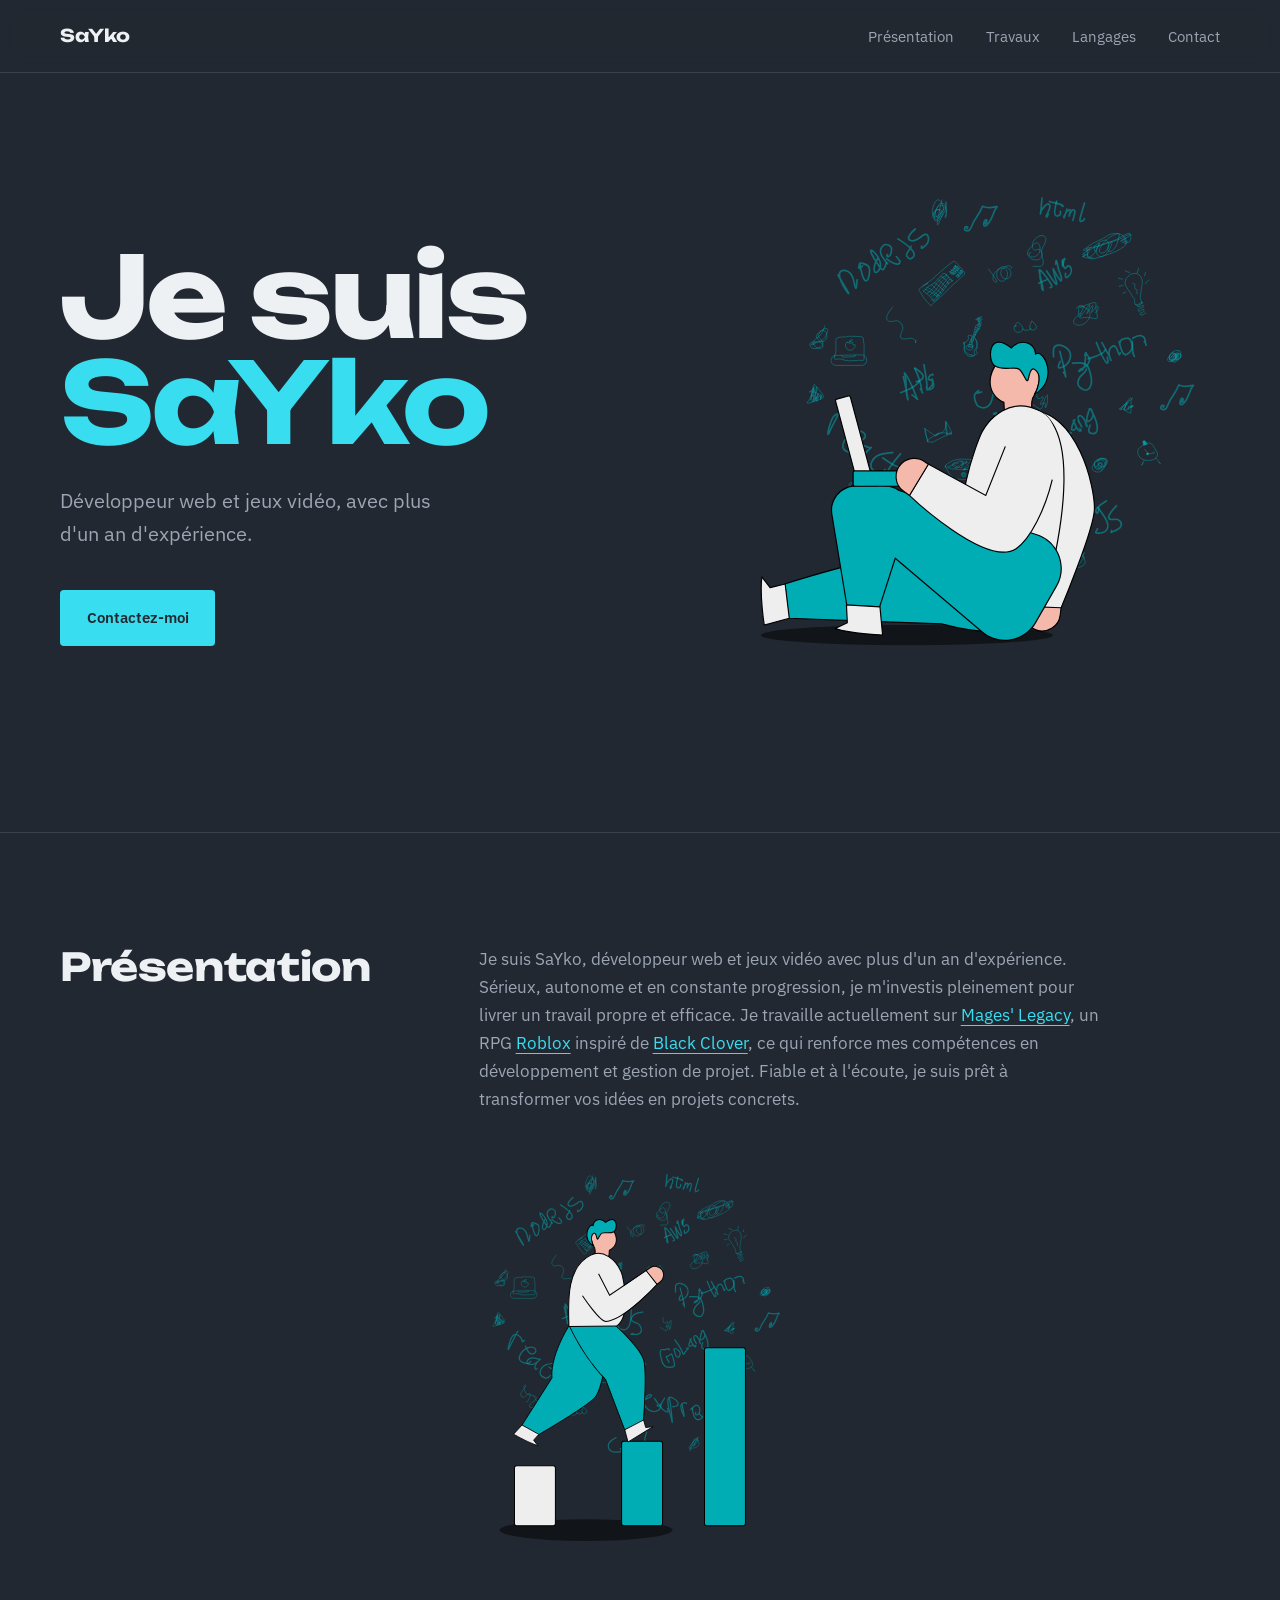
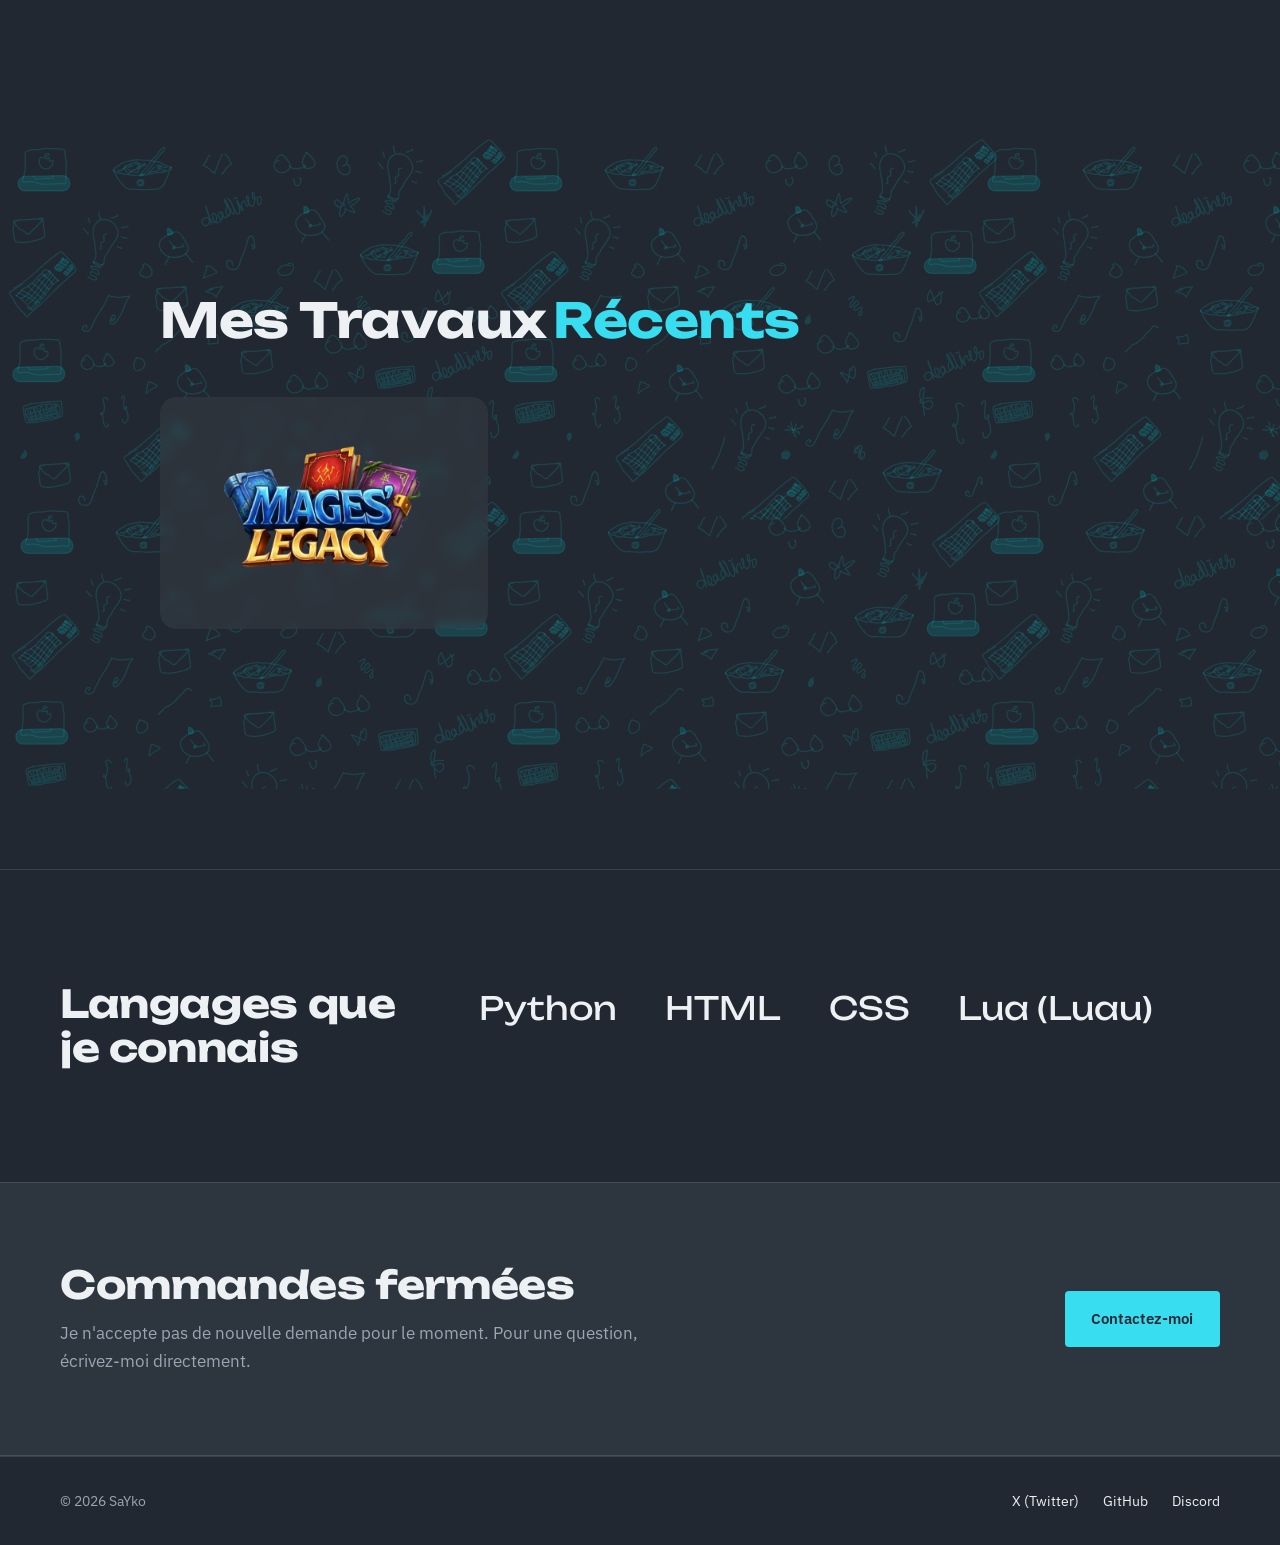
==== commit 694f1dee: "Update index.html" ====
--- a/index.html
+++ b/index.html
@@ -52,7 +52,7 @@
       <div class="container split">
         <h2>Présentation</h2>
         <div>
-          <p class="body">Je suis SaYko, développeur web et jeux vidéo avec 1 an d'expérience. Sérieux, autonome et en constante progression, je m'investis pleinement pour livrer un travail propre et efficace. Je travaille actuellement sur <a href="https://www.roblox.com/games/107363146401193/Mages-Legacy" target="_blank" rel="noopener">Mages' Legacy</a>, un RPG <a href="https://en.wikipedia.org/wiki/Roblox_Corporation" target="_blank" rel="noopener">Roblox</a> inspiré de <a href="https://en.wikipedia.org/wiki/Black_Clover" target="_blank" rel="noopener">Black Clover</a>, ce qui renforce mes compétences en développement et gestion de projet. Fiable et à l'écoute, je suis prêt à transformer vos idées en projets concrets.</p>
+          <p class="body">Je suis SaYko, développeur web et jeux vidéo avec plus d'un an d'expérience. Sérieux, autonome et en constante progression, je m'investis pleinement pour livrer un travail propre et efficace. Je travaille actuellement sur <a href="https://www.roblox.com/games/107363146401193/Mages-Legacy" target="_blank" rel="noopener">Mages' Legacy</a>, un RPG <a href="https://en.wikipedia.org/wiki/Roblox_Corporation" target="_blank" rel="noopener">Roblox</a> inspiré de <a href="https://en.wikipedia.org/wiki/Black_Clover" target="_blank" rel="noopener">Black Clover</a>, ce qui renforce mes compétences en développement et gestion de projet. Fiable et à l'écoute, je suis prêt à transformer vos idées en projets concrets.</p>
           <img class="about-img" src="Assets/svg/AboutMe.svg" alt="">
         </div>
       </div>
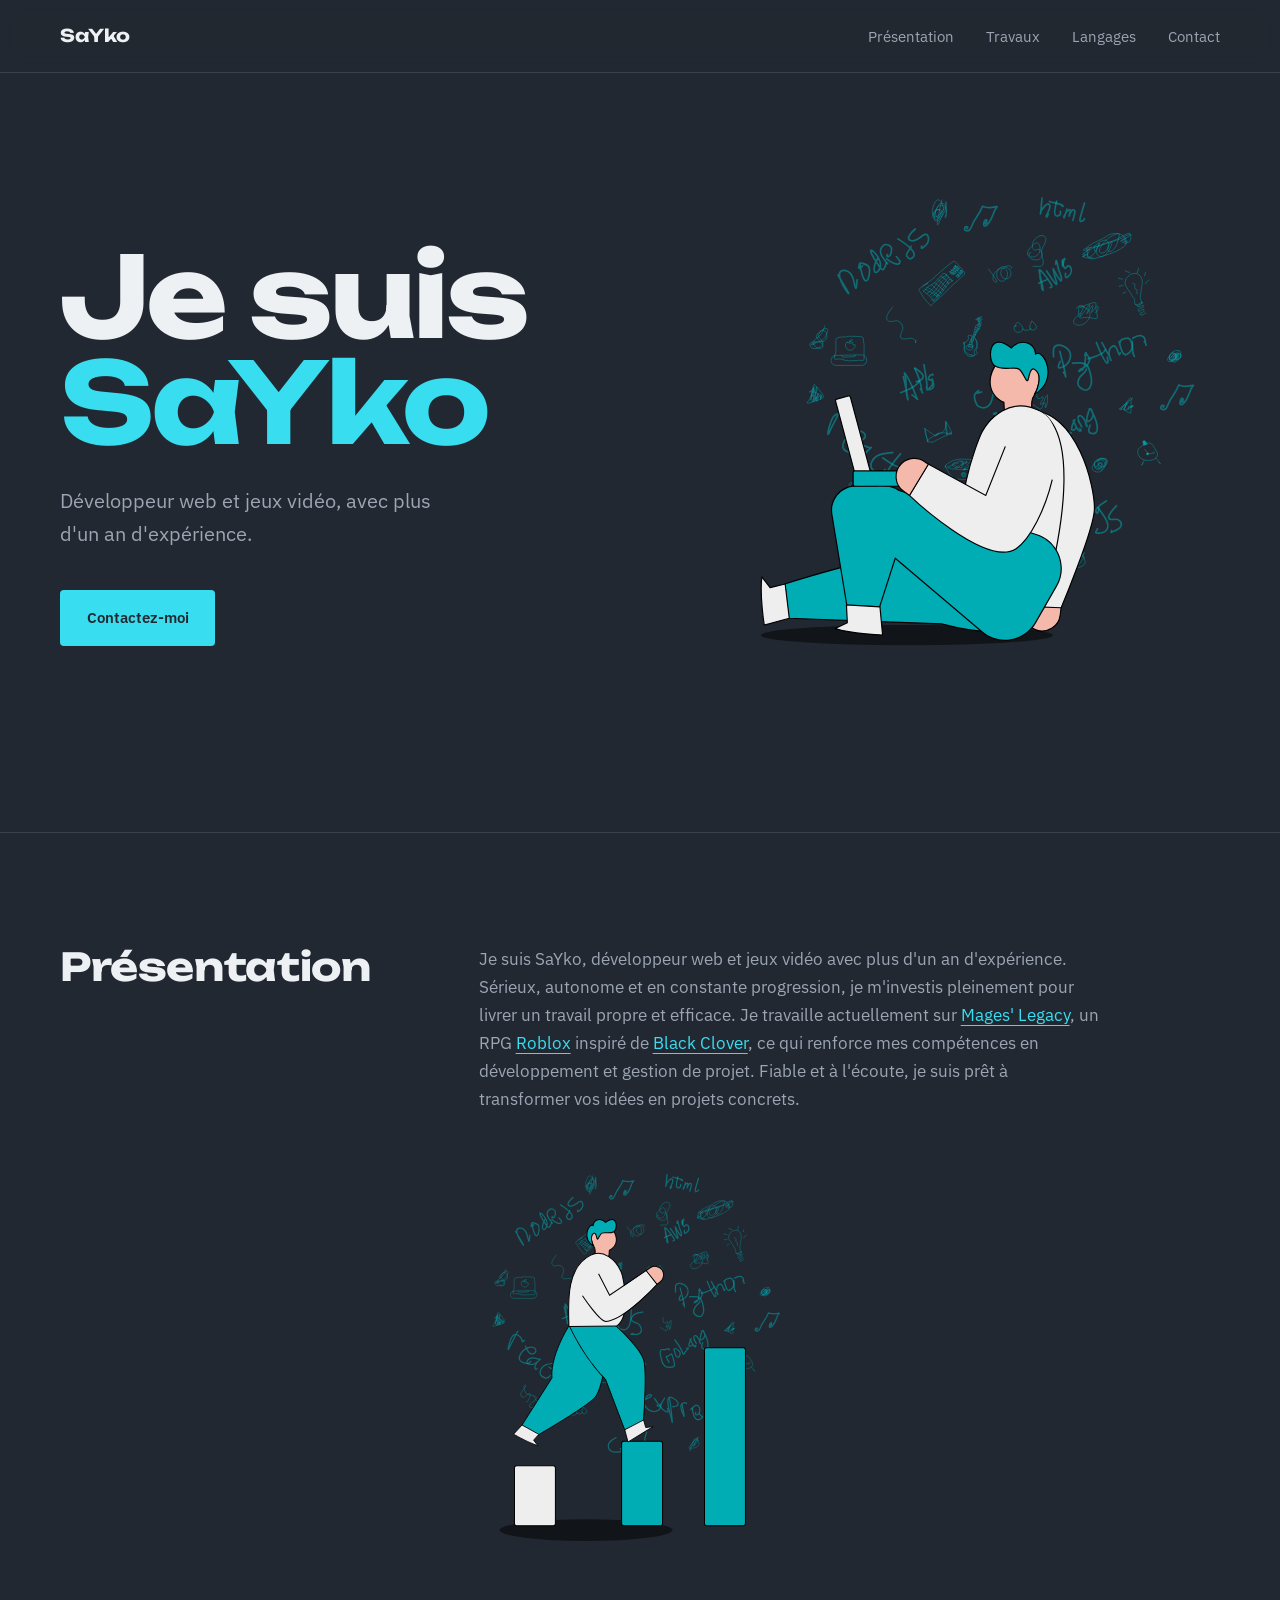
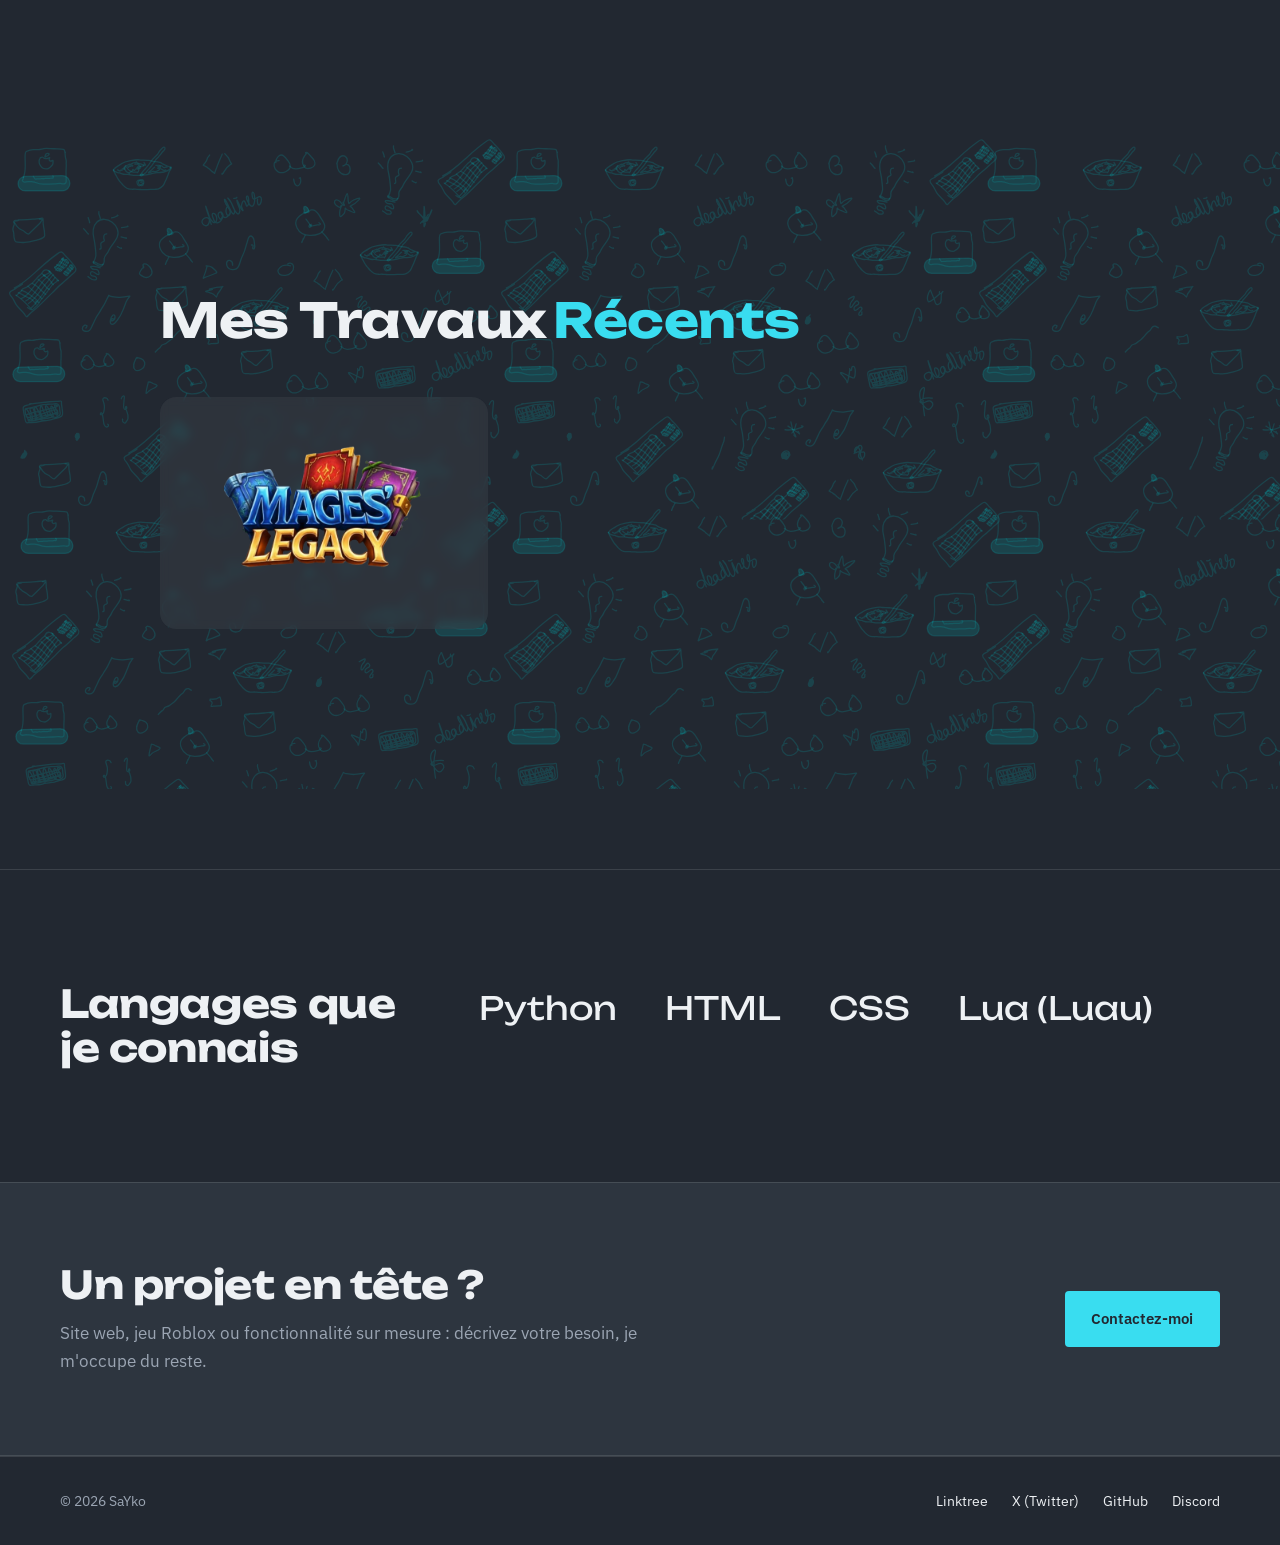
==== commit bdeb4bf2: "Update index.html" ====
--- a/index.html
+++ b/index.html
@@ -106,6 +106,7 @@
     <div class="container footer-meta">
       <p>© 2026 SaYko</p>
       <ul class="socials">
+        <li><a href="https://linktr.ee/saykosx" target="_blank" rel="noopener">Linktree</a></li>
         <li><a href="https://x.com/SaYkoDev" target="_blank" rel="noopener">X (Twitter)</a></li>
         <li><a href="https://github.com/SaYk0Dev" target="_blank" rel="noopener">GitHub</a></li>
 <li><a href="https://discord.com/users/1066790661820530728" target="_blank" rel="noopener">Discord</a></li>
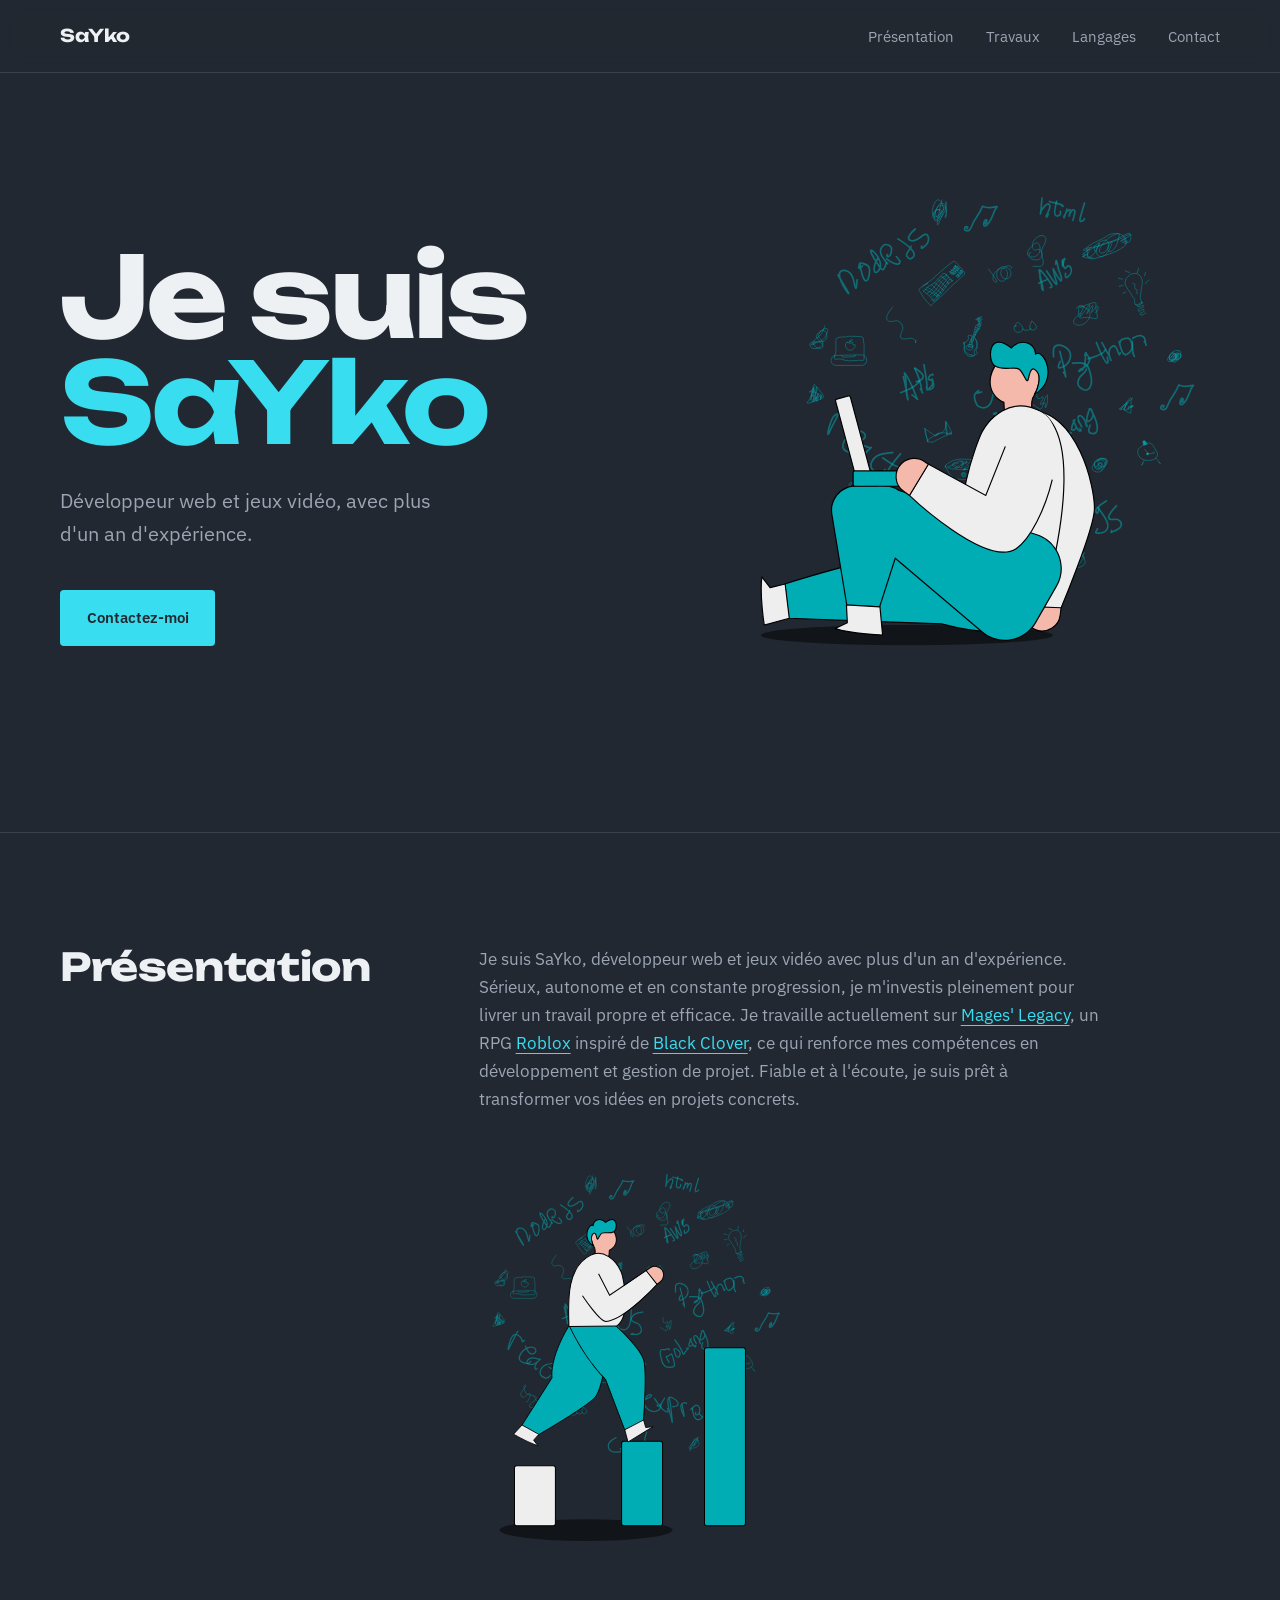
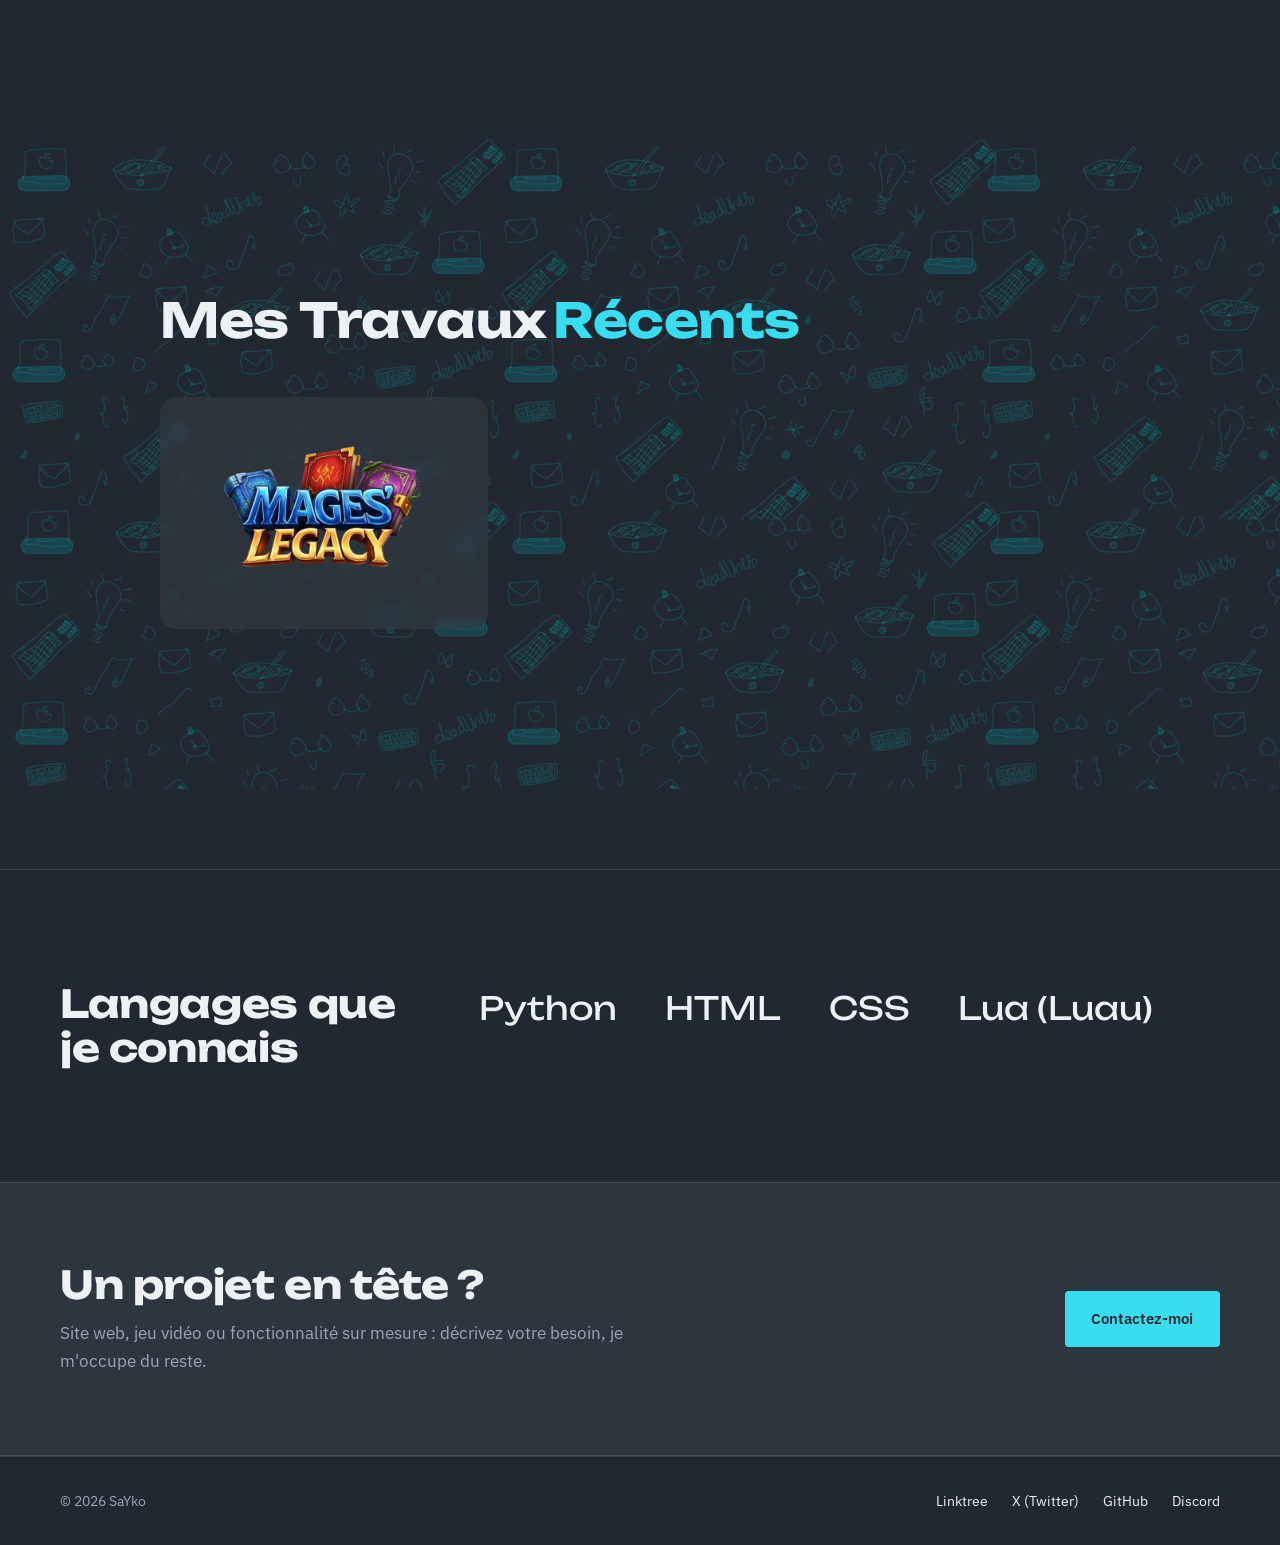
==== commit ccf12b23: "Update index.html" ====
--- a/index.html
+++ b/index.html
@@ -94,7 +94,7 @@
       <div class="container cta-inner">
         <div>
           <h2 id="cta-titre">Un projet en tête ?</h2>
-          <p class="body" id="cta-texte">Site web, jeu Roblox ou fonctionnalité sur mesure : décrivez votre besoin, je m'occupe du reste.</p>
+          <p class="body" id="cta-texte">Site web, jeu vidéo ou fonctionnalité sur mesure : décrivez votre besoin, je m'occupe du reste.</p>
         </div>
         <a class="btn btn-primary" href="contact.html">Contactez-moi</a>
       </div>
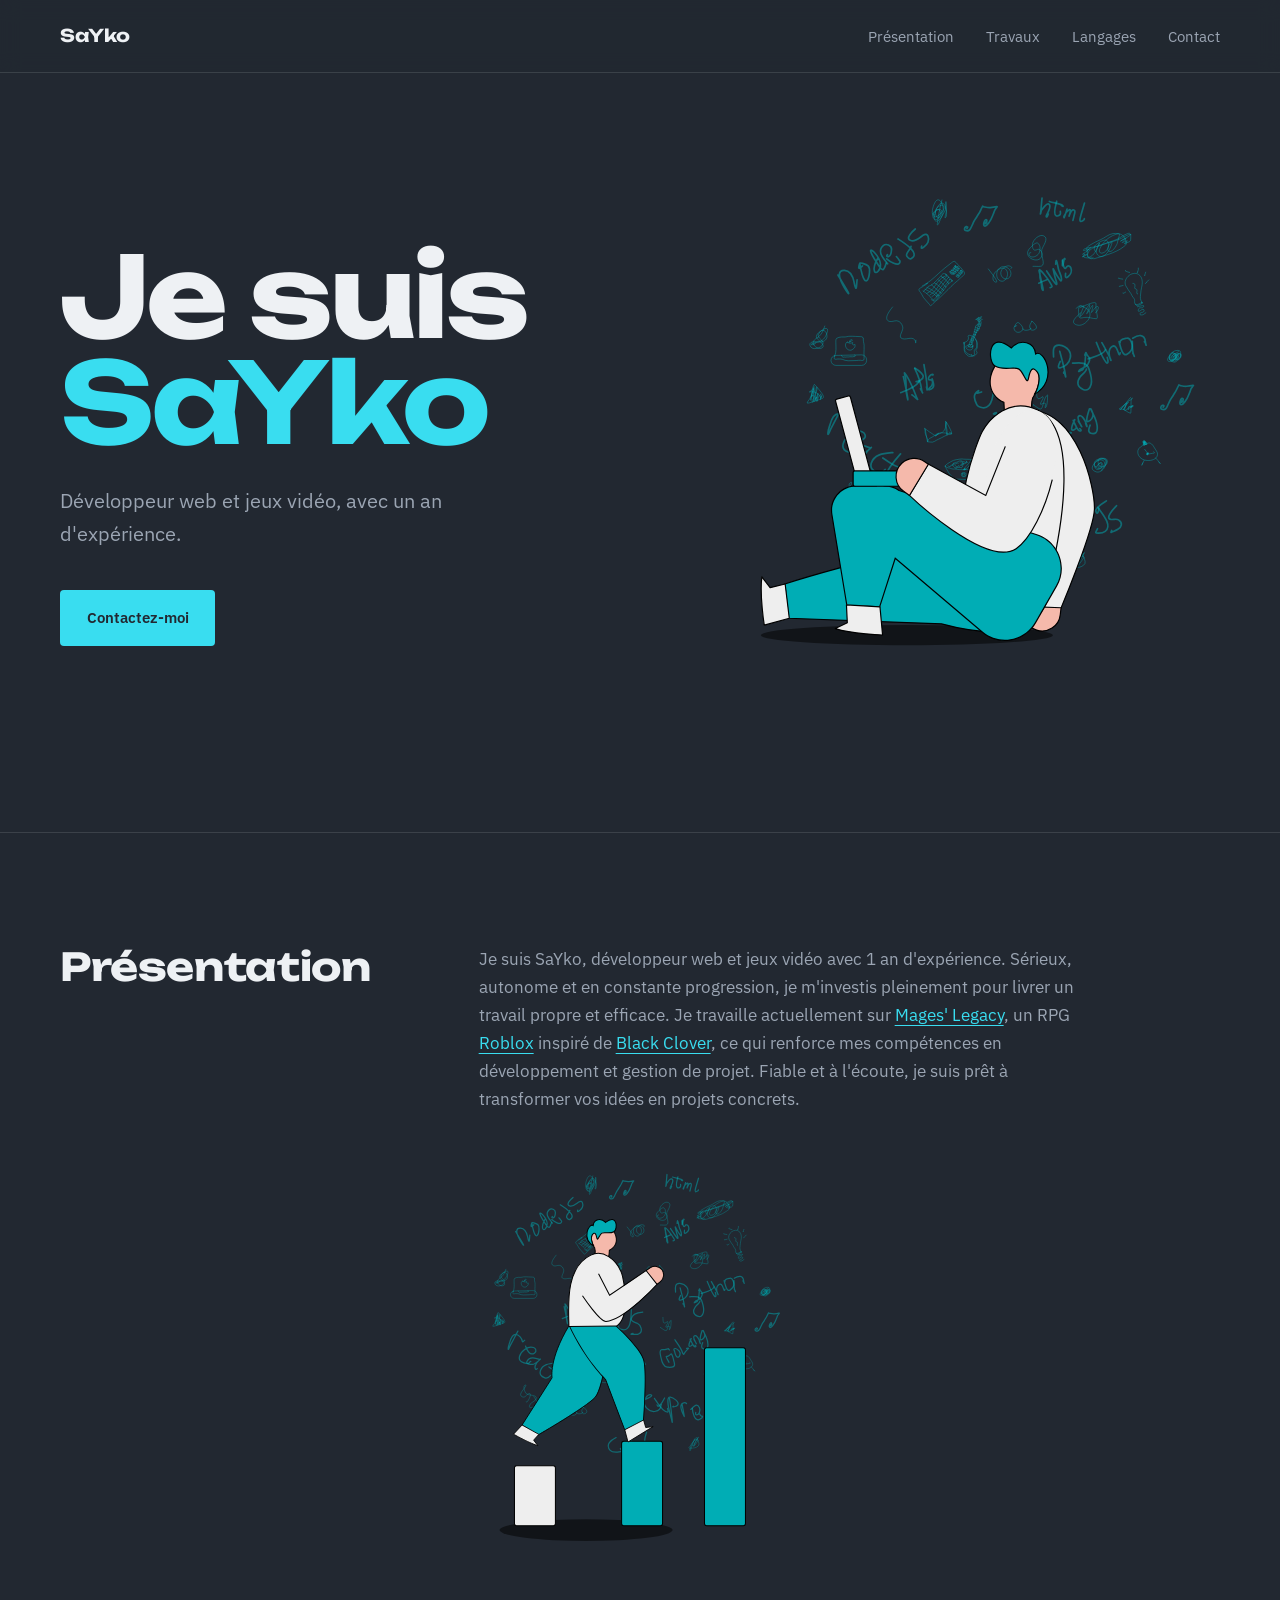
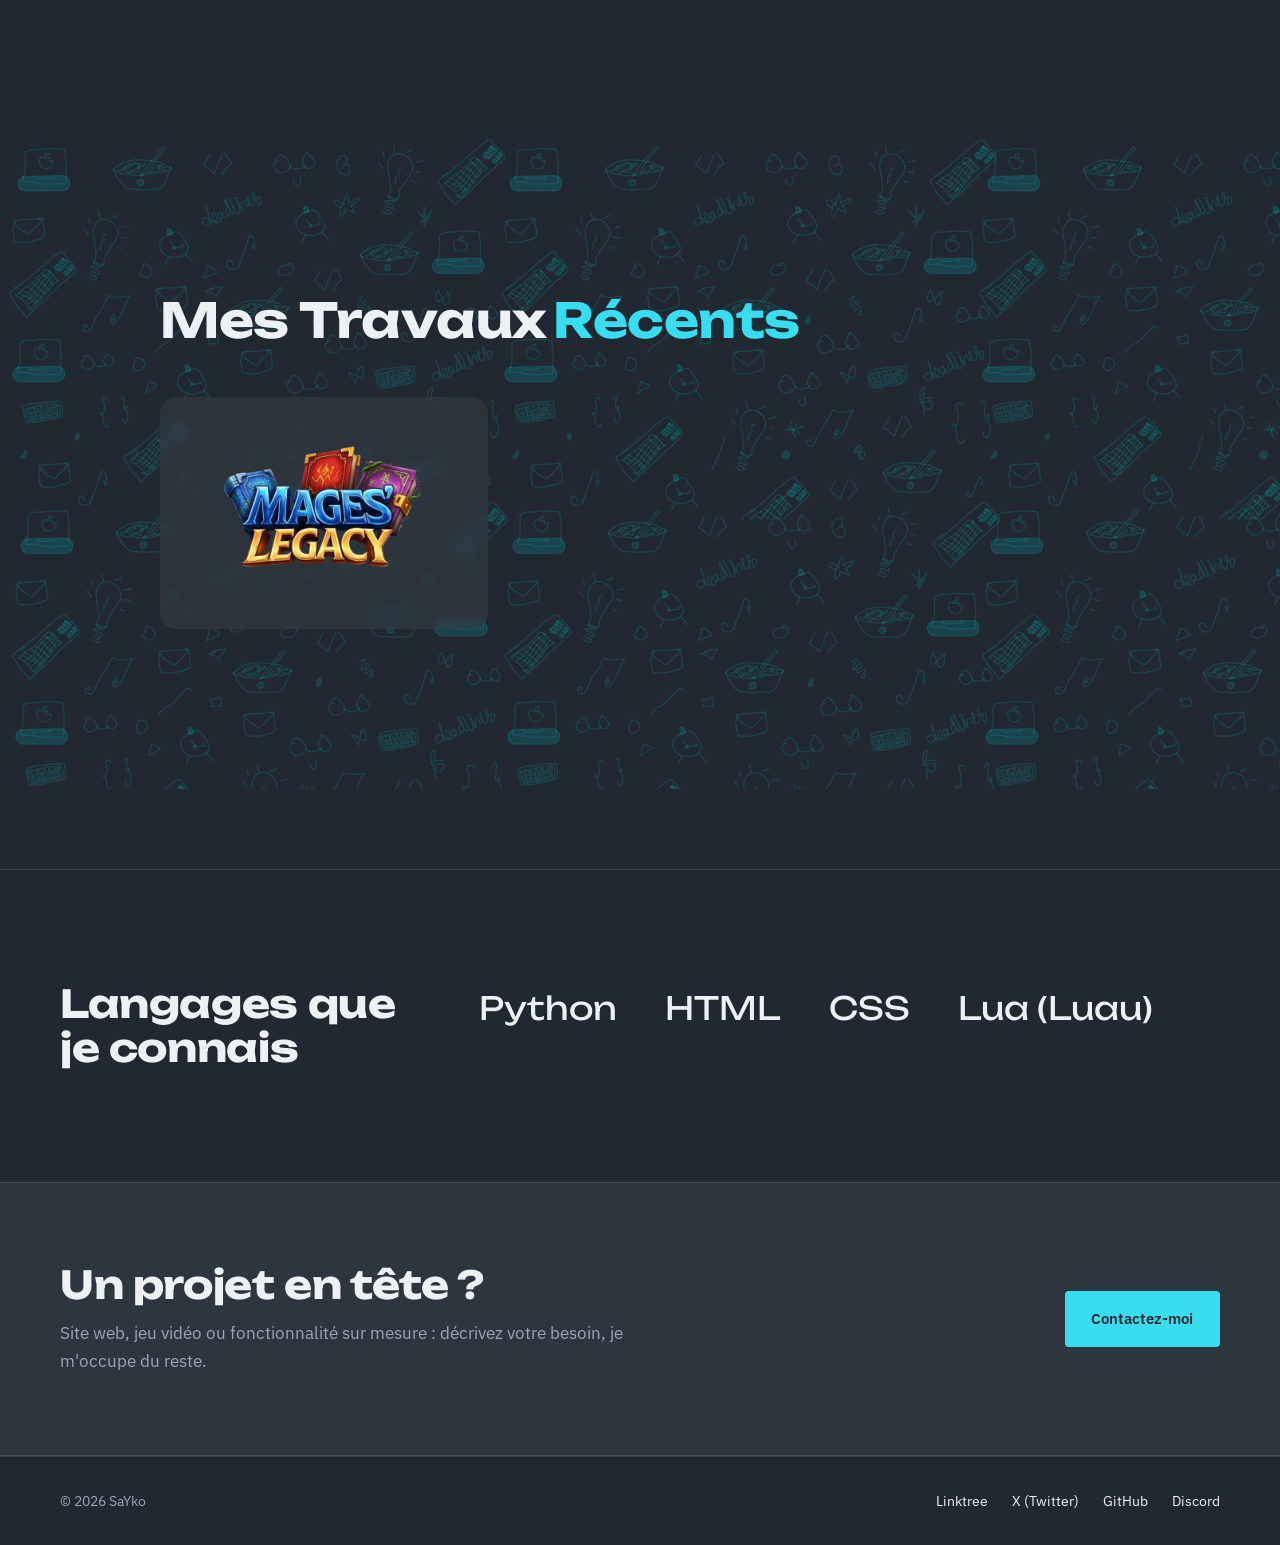
==== commit 6acef6fa: "Update index.html" ====
--- a/index.html
+++ b/index.html
@@ -39,7 +39,7 @@
     <section class="hero container" id="accueil">
       <div>
         <h1>Je suis<br><span class="name">SaYko</span></h1>
-        <p class="lead">Développeur web et jeux vidéo, avec plus d'un an d'expérience.</p>
+        <p class="lead">Développeur web et jeux vidéo, avec un an d'expérience.</p>
         <div class="actions">
           <a class="btn btn-primary" href="contact.html">Contactez-moi</a>
         </div>
@@ -52,7 +52,7 @@
       <div class="container split">
         <h2>Présentation</h2>
         <div>
-          <p class="body">Je suis SaYko, développeur web et jeux vidéo avec plus d'un an d'expérience. Sérieux, autonome et en constante progression, je m'investis pleinement pour livrer un travail propre et efficace. Je travaille actuellement sur <a href="https://www.roblox.com/games/107363146401193/Mages-Legacy" target="_blank" rel="noopener">Mages' Legacy</a>, un RPG <a href="https://en.wikipedia.org/wiki/Roblox_Corporation" target="_blank" rel="noopener">Roblox</a> inspiré de <a href="https://en.wikipedia.org/wiki/Black_Clover" target="_blank" rel="noopener">Black Clover</a>, ce qui renforce mes compétences en développement et gestion de projet. Fiable et à l'écoute, je suis prêt à transformer vos idées en projets concrets.</p>
+          <p class="body">Je suis SaYko, développeur web et jeux vidéo avec 1 an d'expérience. Sérieux, autonome et en constante progression, je m'investis pleinement pour livrer un travail propre et efficace. Je travaille actuellement sur <a href="https://www.roblox.com/games/107363146401193/Mages-Legacy" target="_blank" rel="noopener">Mages' Legacy</a>, un RPG <a href="https://en.wikipedia.org/wiki/Roblox_Corporation" target="_blank" rel="noopener">Roblox</a> inspiré de <a href="https://en.wikipedia.org/wiki/Black_Clover" target="_blank" rel="noopener">Black Clover</a>, ce qui renforce mes compétences en développement et gestion de projet. Fiable et à l'écoute, je suis prêt à transformer vos idées en projets concrets.</p>
           <img class="about-img" src="Assets/svg/AboutMe.svg" alt="">
         </div>
       </div>
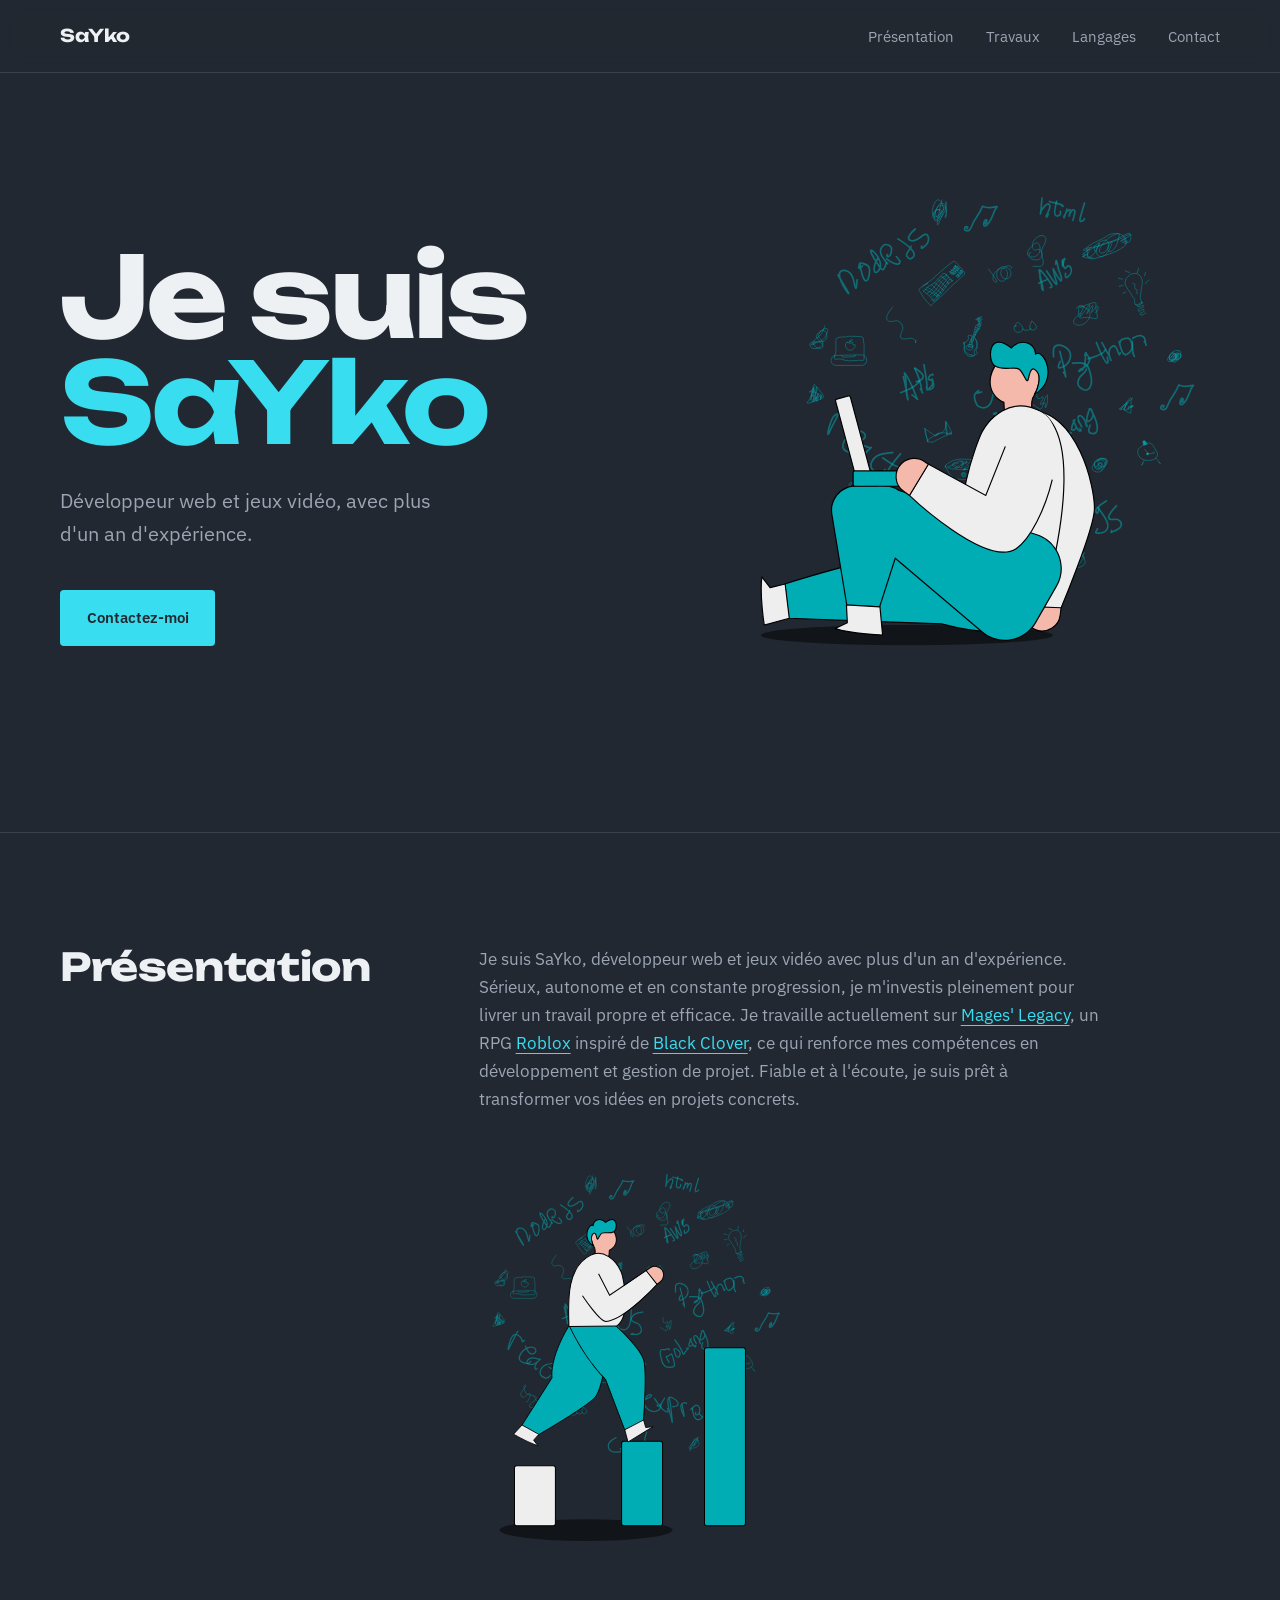
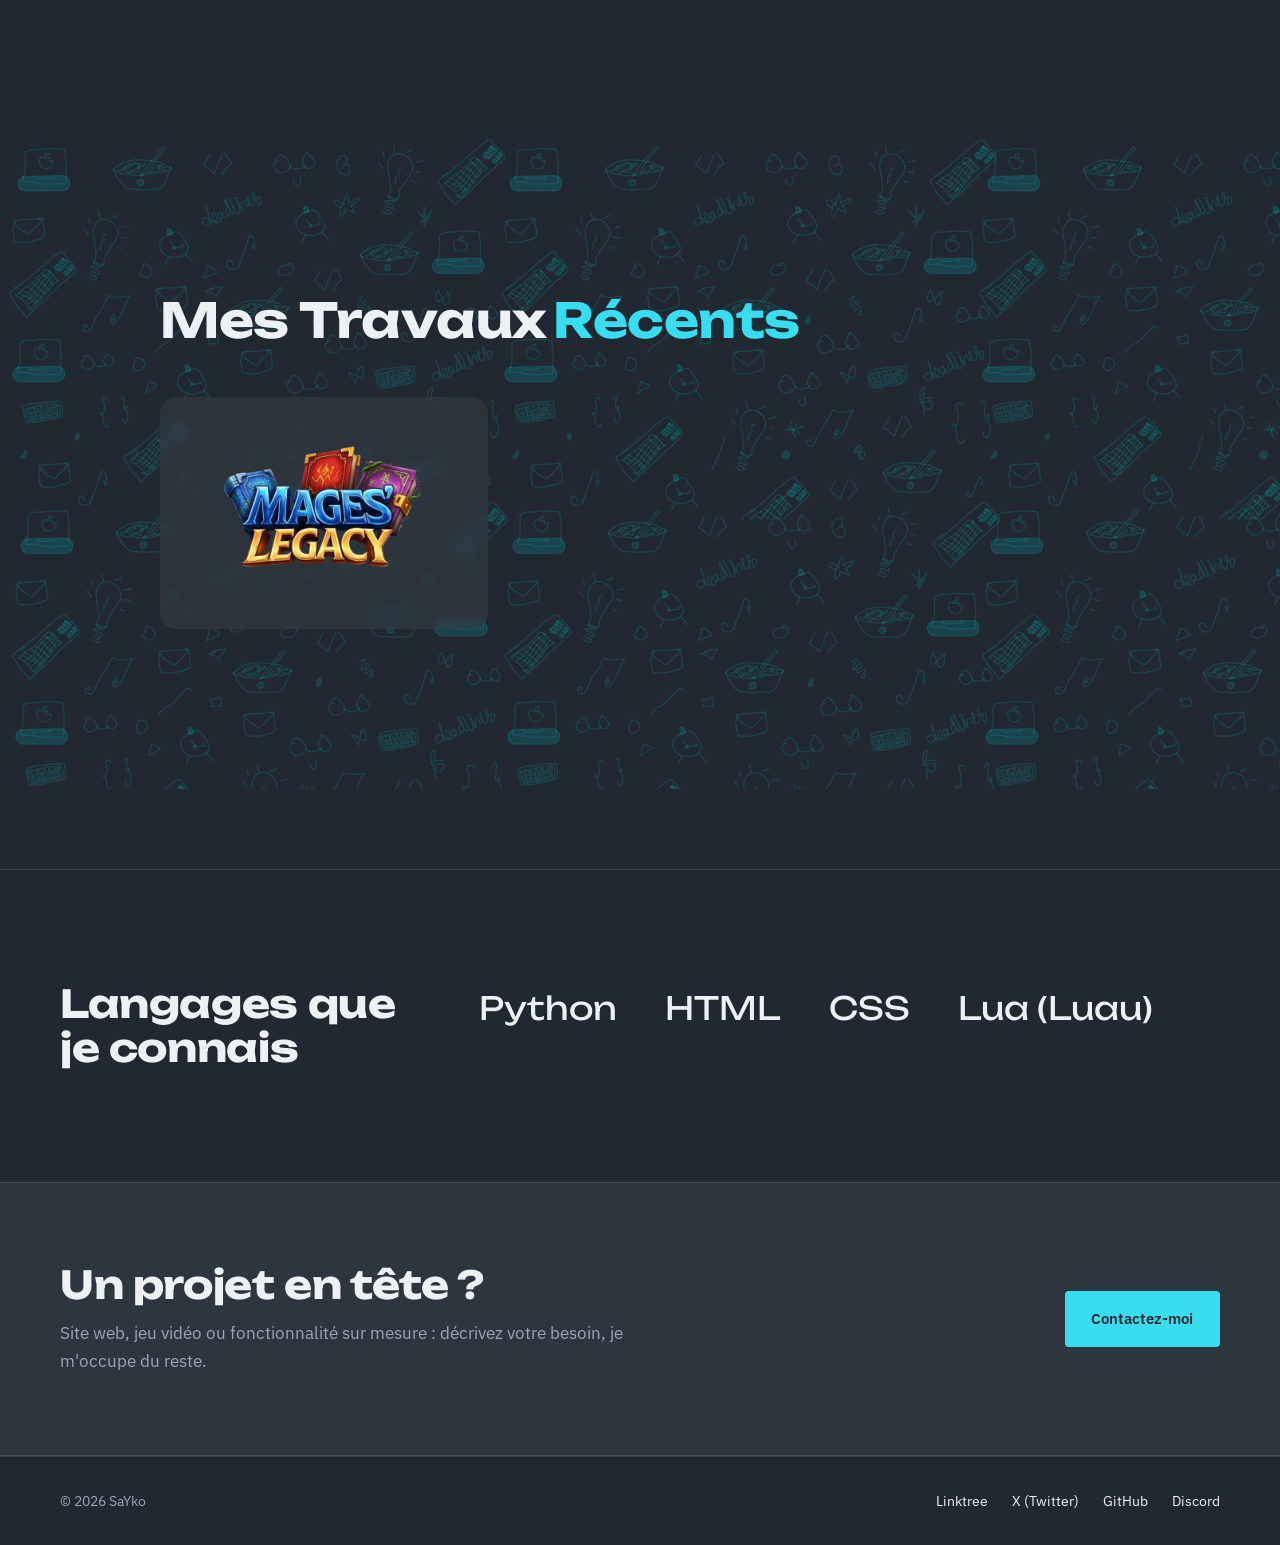
==== commit 8c550ebd: "Update index.html" ====
--- a/index.html
+++ b/index.html
@@ -39,7 +39,7 @@
     <section class="hero container" id="accueil">
       <div>
         <h1>Je suis<br><span class="name">SaYko</span></h1>
-        <p class="lead">Développeur web et jeux vidéo, avec un an d'expérience.</p>
+        <p class="lead">Développeur web et jeux vidéo, avec plus d'un an d'expérience.</p>
         <div class="actions">
           <a class="btn btn-primary" href="contact.html">Contactez-moi</a>
         </div>
@@ -52,7 +52,7 @@
       <div class="container split">
         <h2>Présentation</h2>
         <div>
-          <p class="body">Je suis SaYko, développeur web et jeux vidéo avec 1 an d'expérience. Sérieux, autonome et en constante progression, je m'investis pleinement pour livrer un travail propre et efficace. Je travaille actuellement sur <a href="https://www.roblox.com/games/107363146401193/Mages-Legacy" target="_blank" rel="noopener">Mages' Legacy</a>, un RPG <a href="https://en.wikipedia.org/wiki/Roblox_Corporation" target="_blank" rel="noopener">Roblox</a> inspiré de <a href="https://en.wikipedia.org/wiki/Black_Clover" target="_blank" rel="noopener">Black Clover</a>, ce qui renforce mes compétences en développement et gestion de projet. Fiable et à l'écoute, je suis prêt à transformer vos idées en projets concrets.</p>
+          <p class="body">Je suis SaYko, développeur web et jeux vidéo avec plus d'un an d'expérience. Sérieux, autonome et en constante progression, je m'investis pleinement pour livrer un travail propre et efficace. Je travaille actuellement sur <a href="https://www.roblox.com/games/107363146401193/Mages-Legacy" target="_blank" rel="noopener">Mages' Legacy</a>, un RPG <a href="https://en.wikipedia.org/wiki/Roblox_Corporation" target="_blank" rel="noopener">Roblox</a> inspiré de <a href="https://en.wikipedia.org/wiki/Black_Clover" target="_blank" rel="noopener">Black Clover</a>, ce qui renforce mes compétences en développement et gestion de projet. Fiable et à l'écoute, je suis prêt à transformer vos idées en projets concrets.</p>
           <img class="about-img" src="Assets/svg/AboutMe.svg" alt="">
         </div>
       </div>
